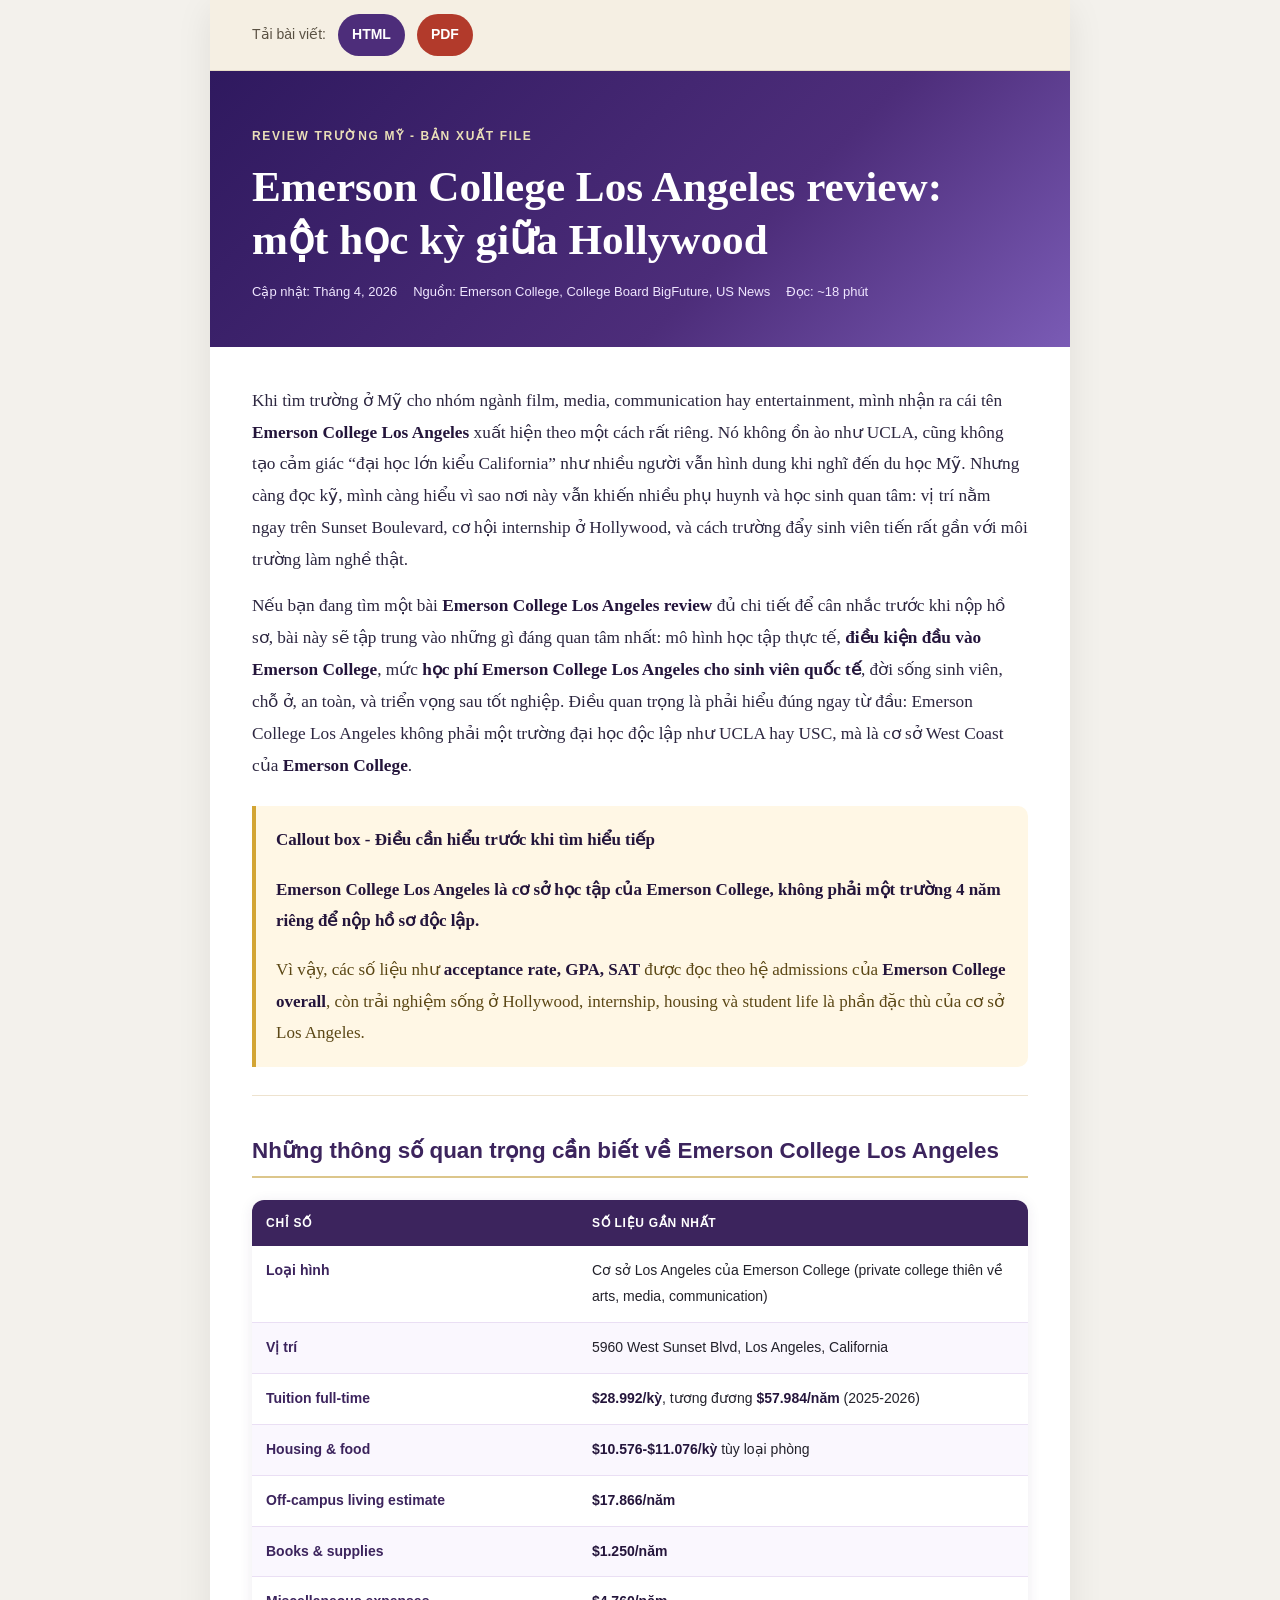
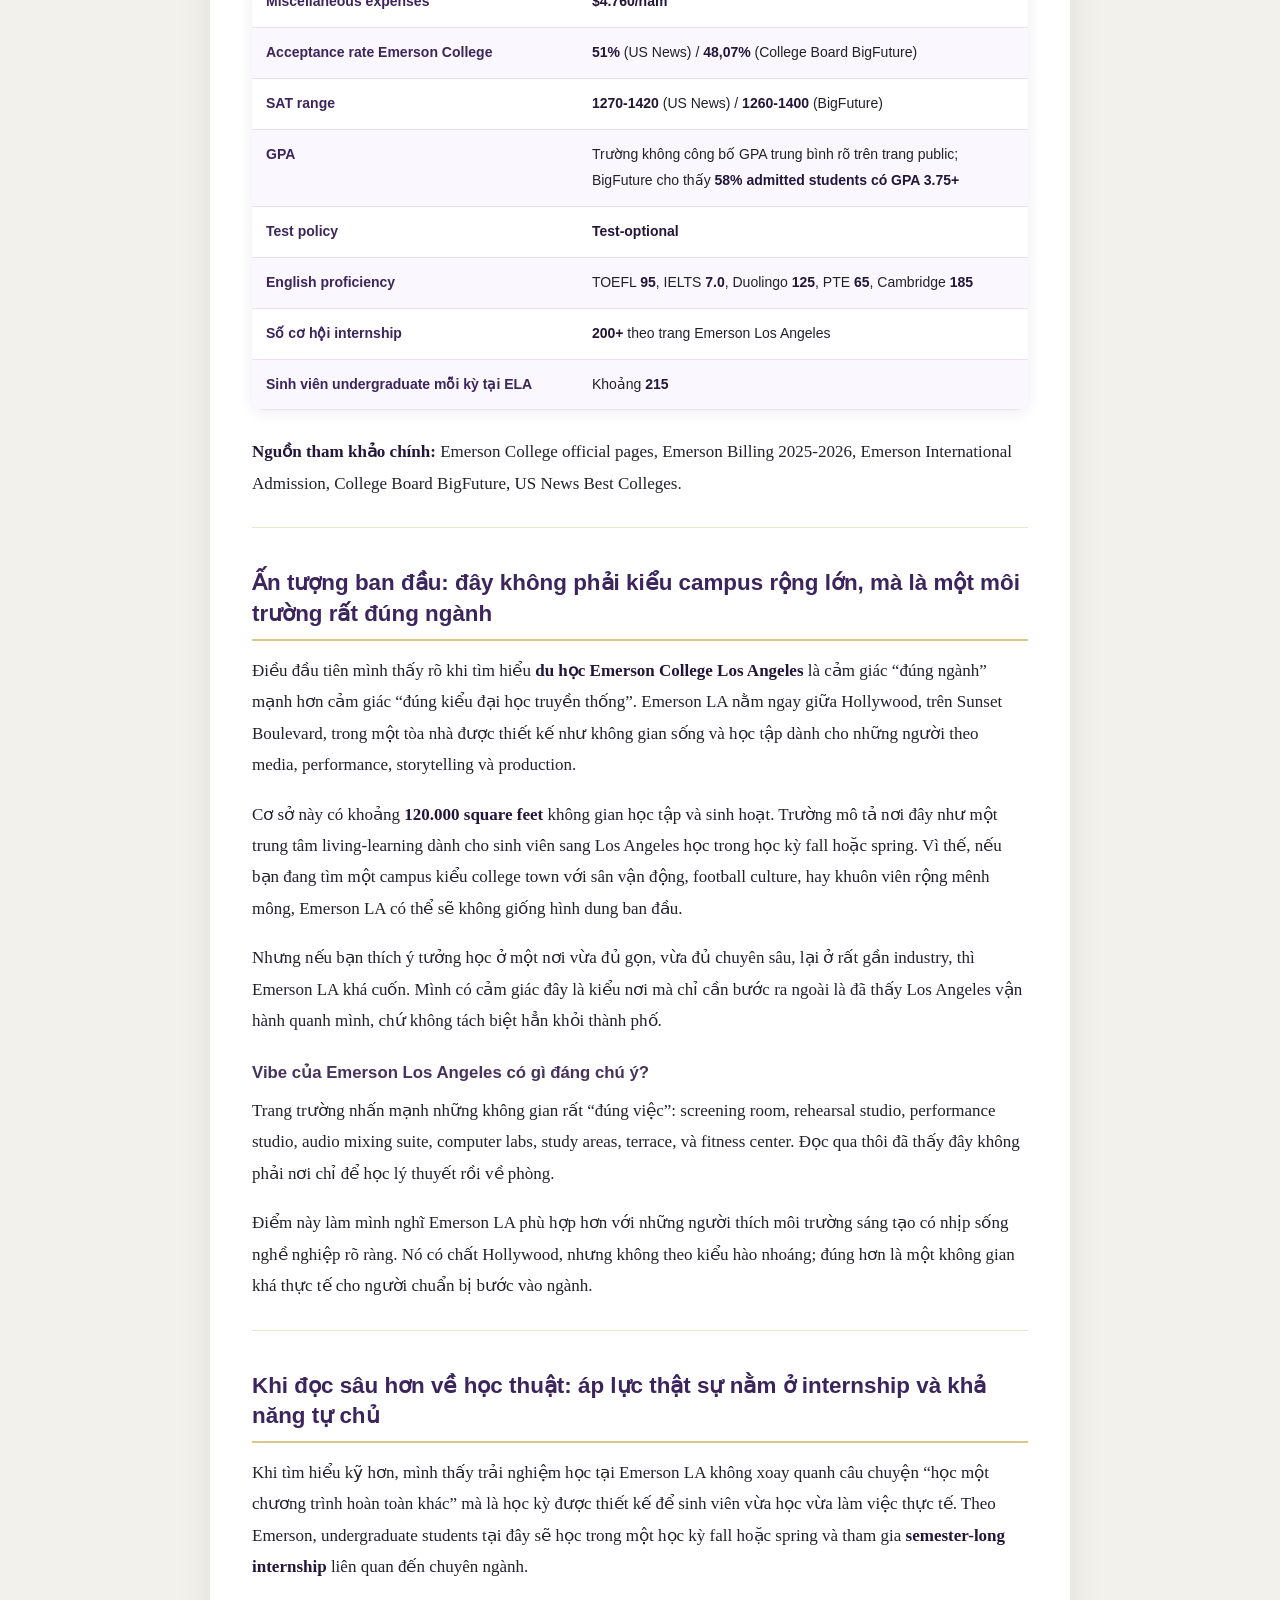
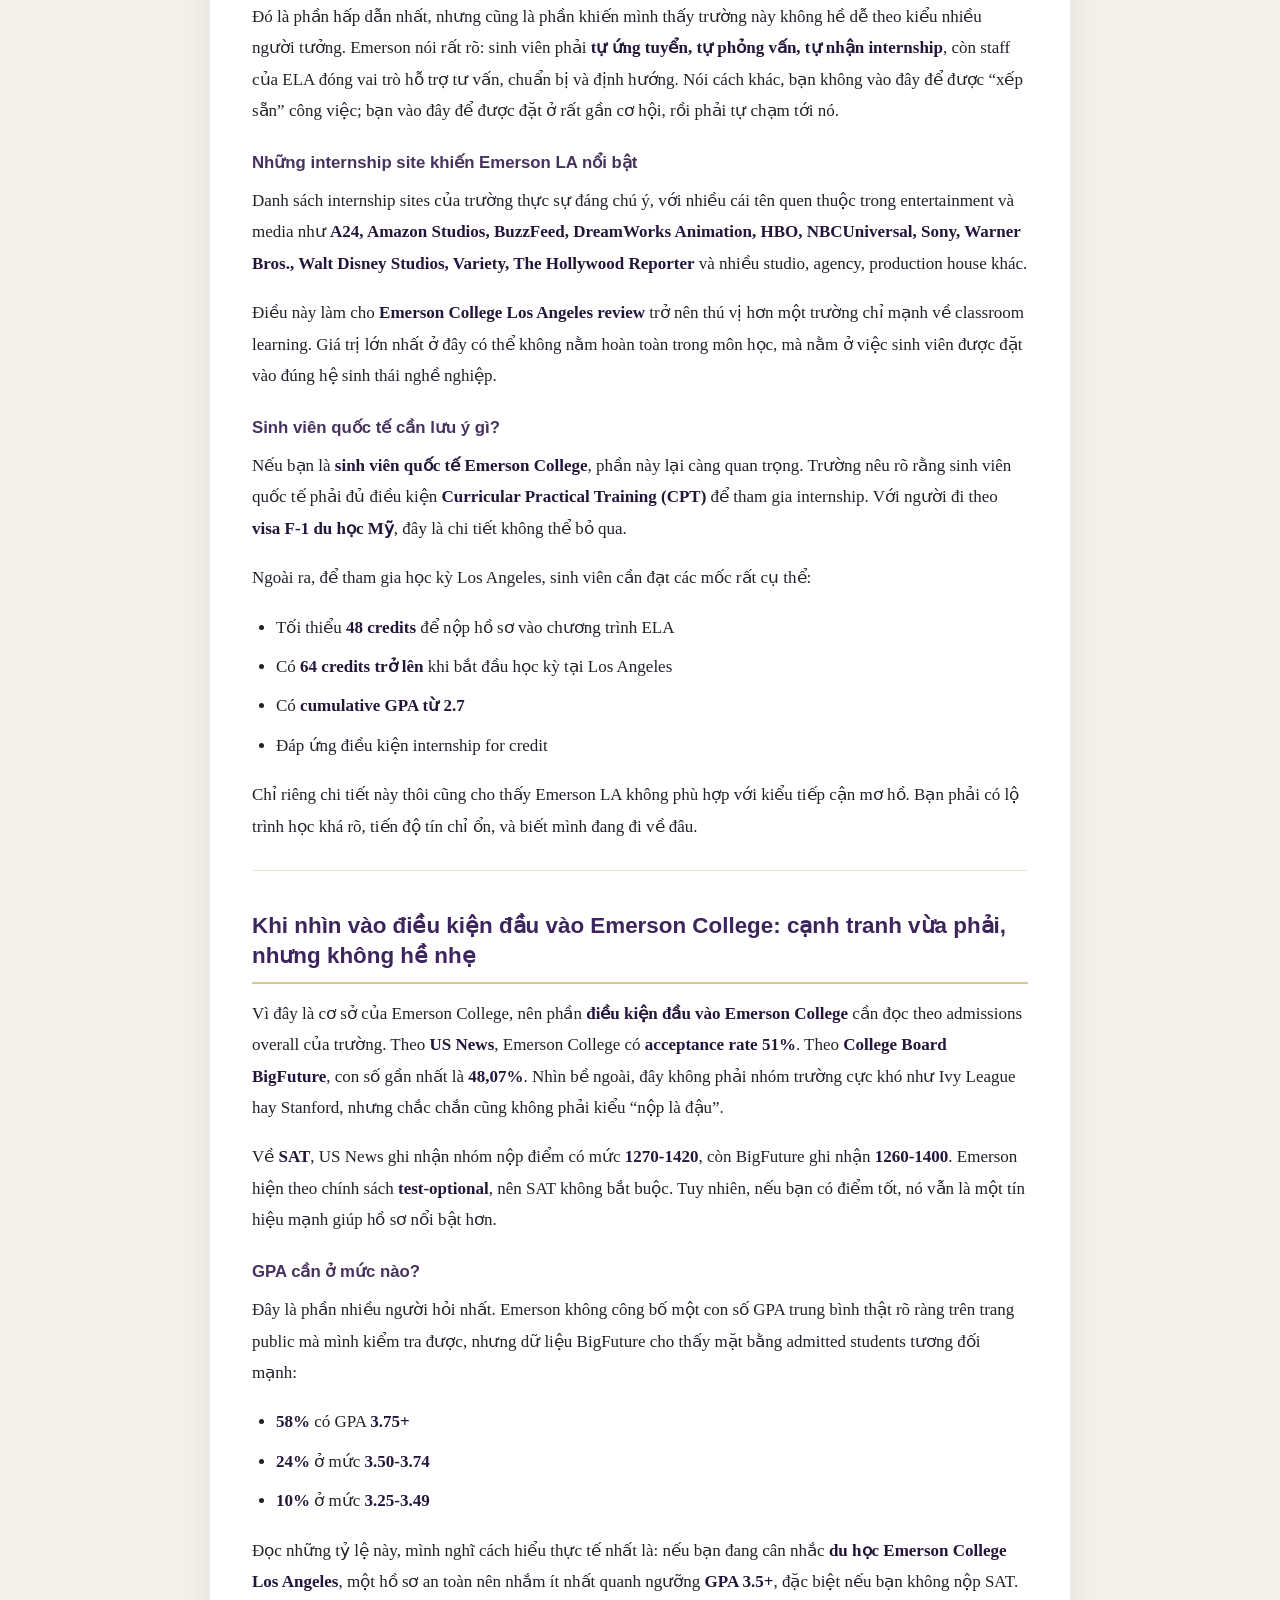
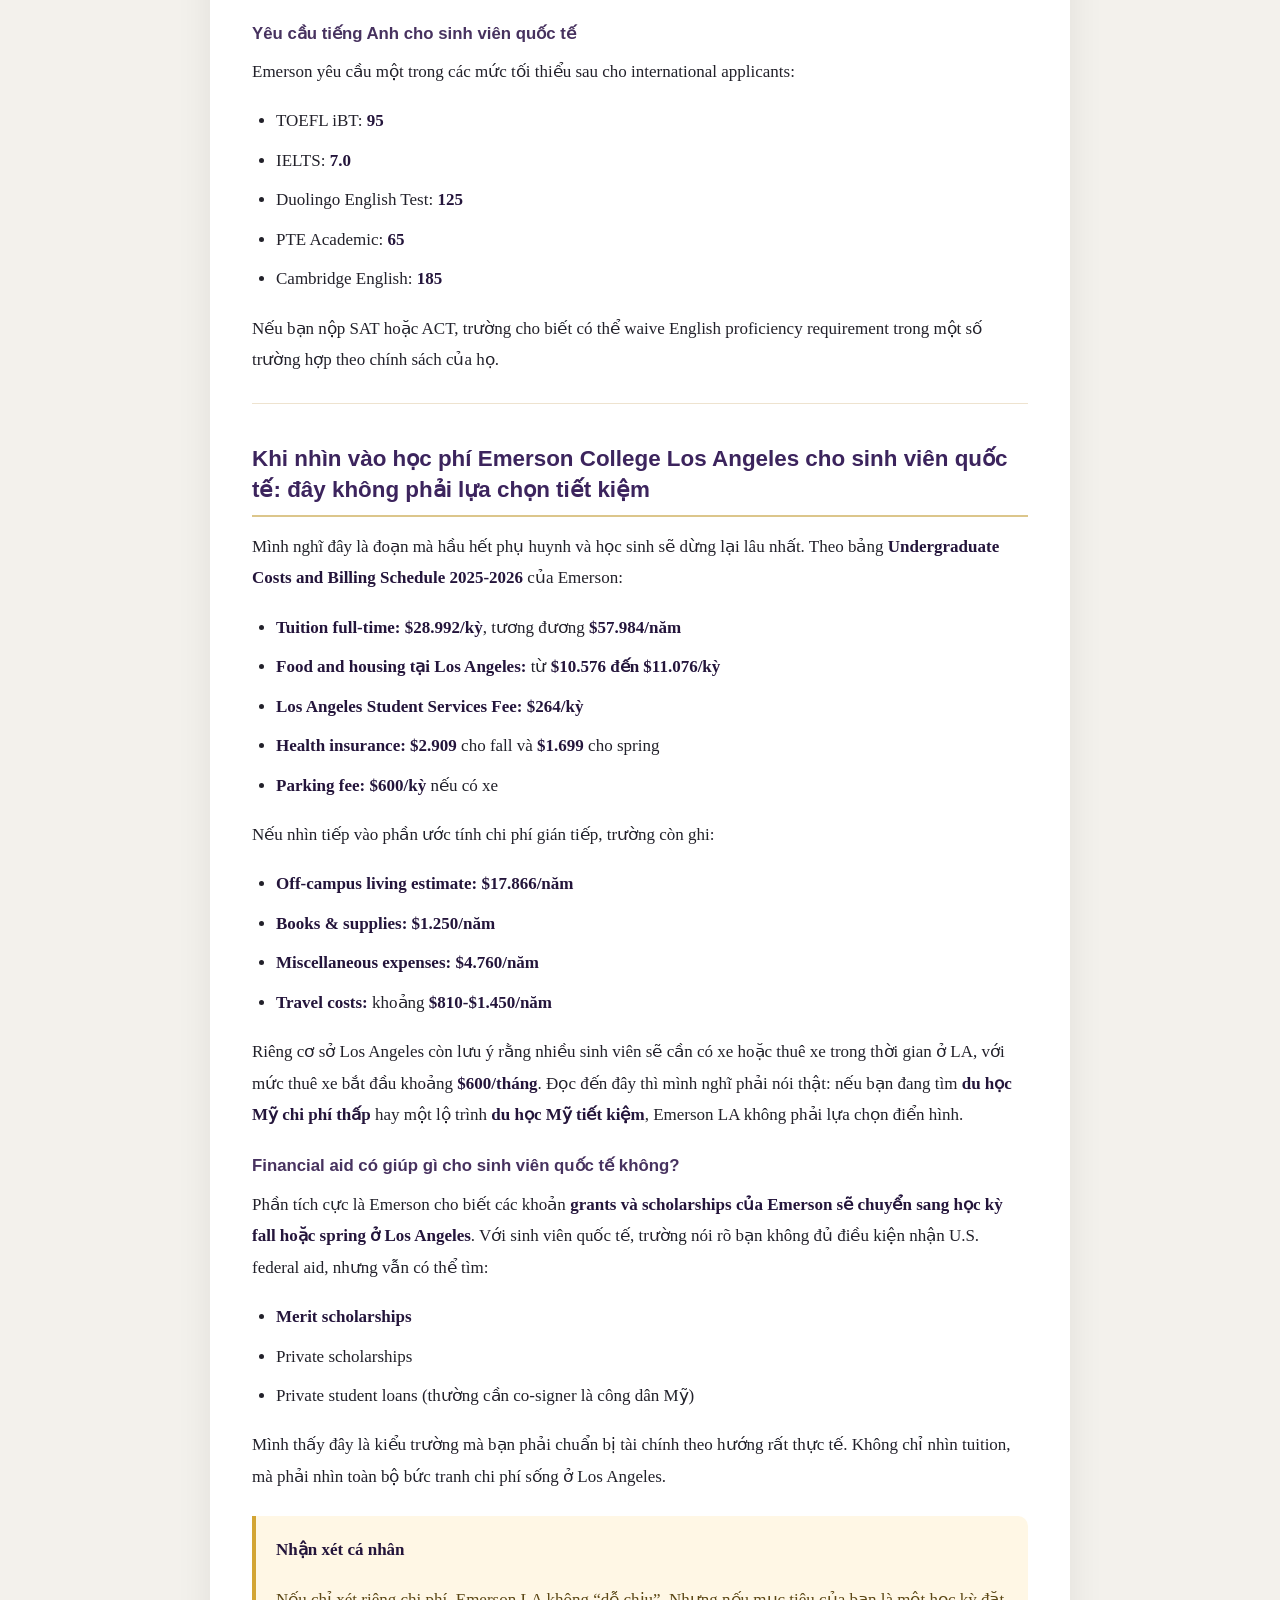
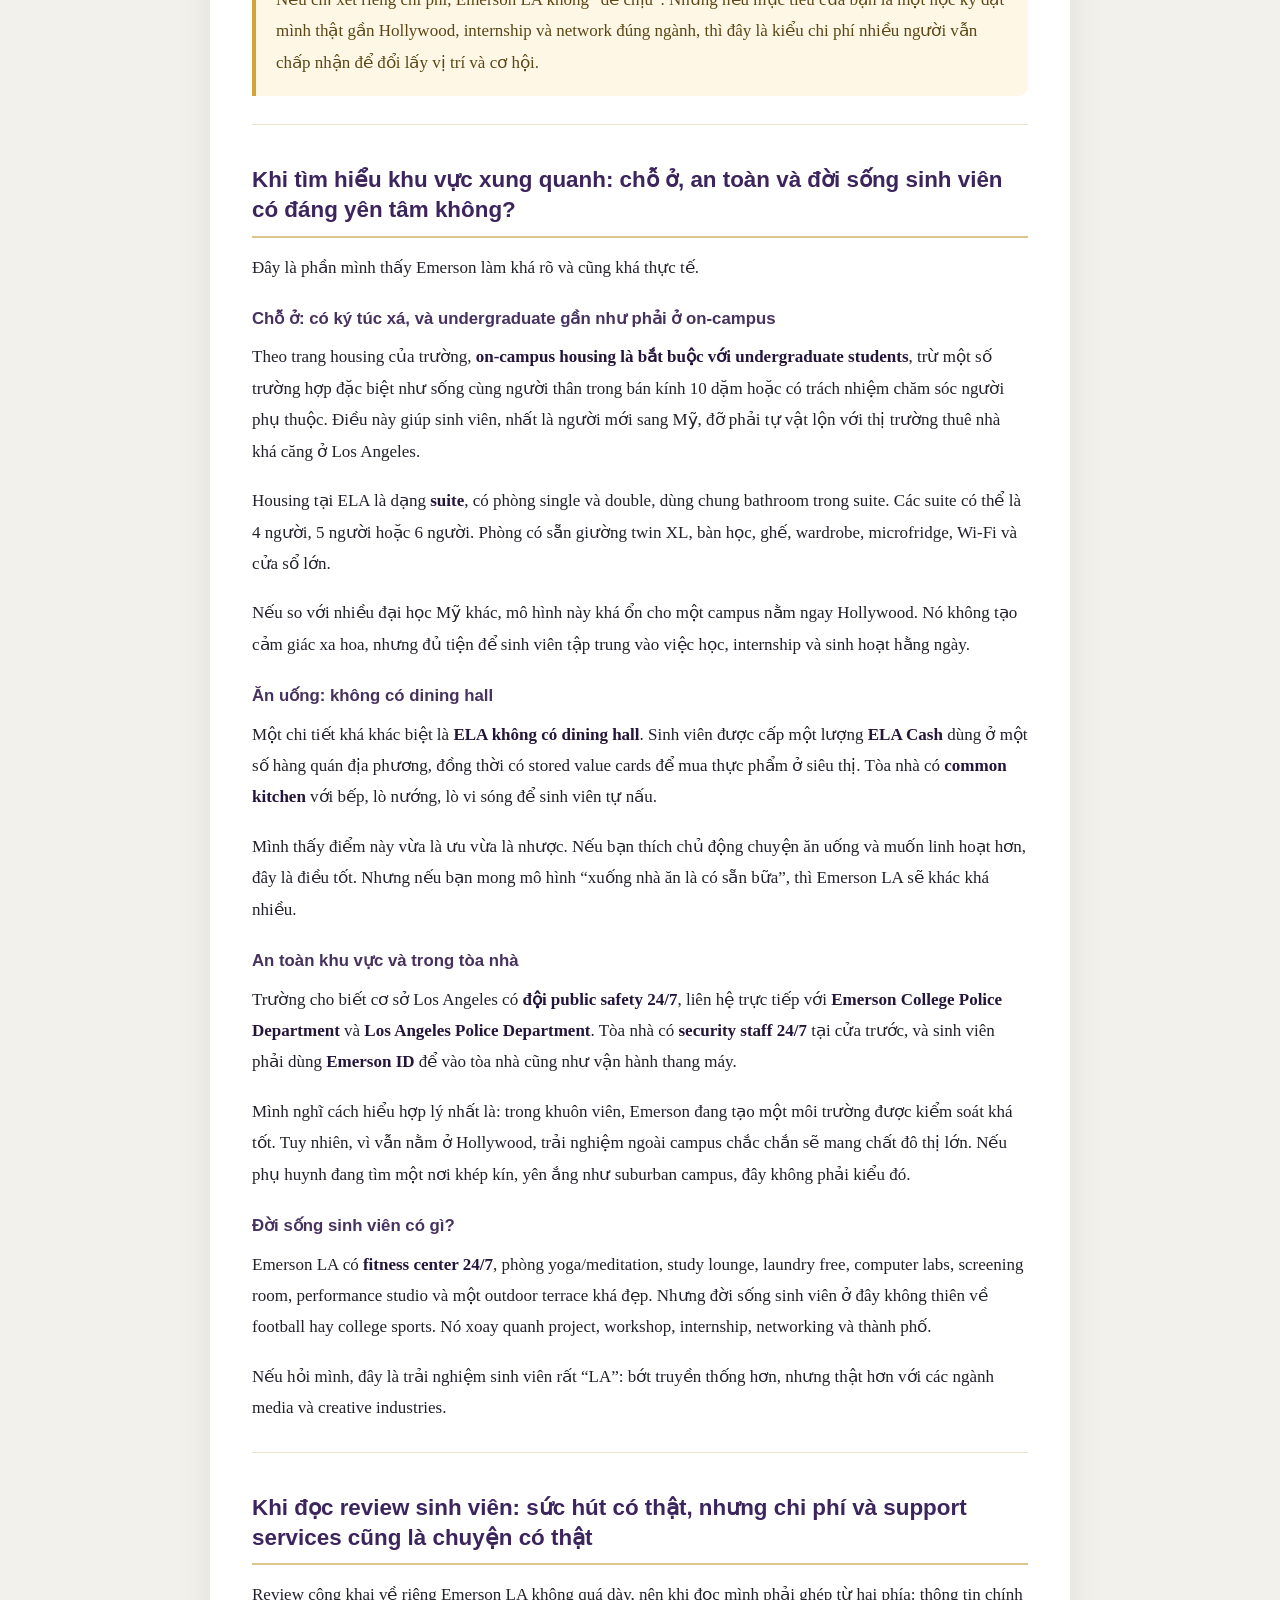
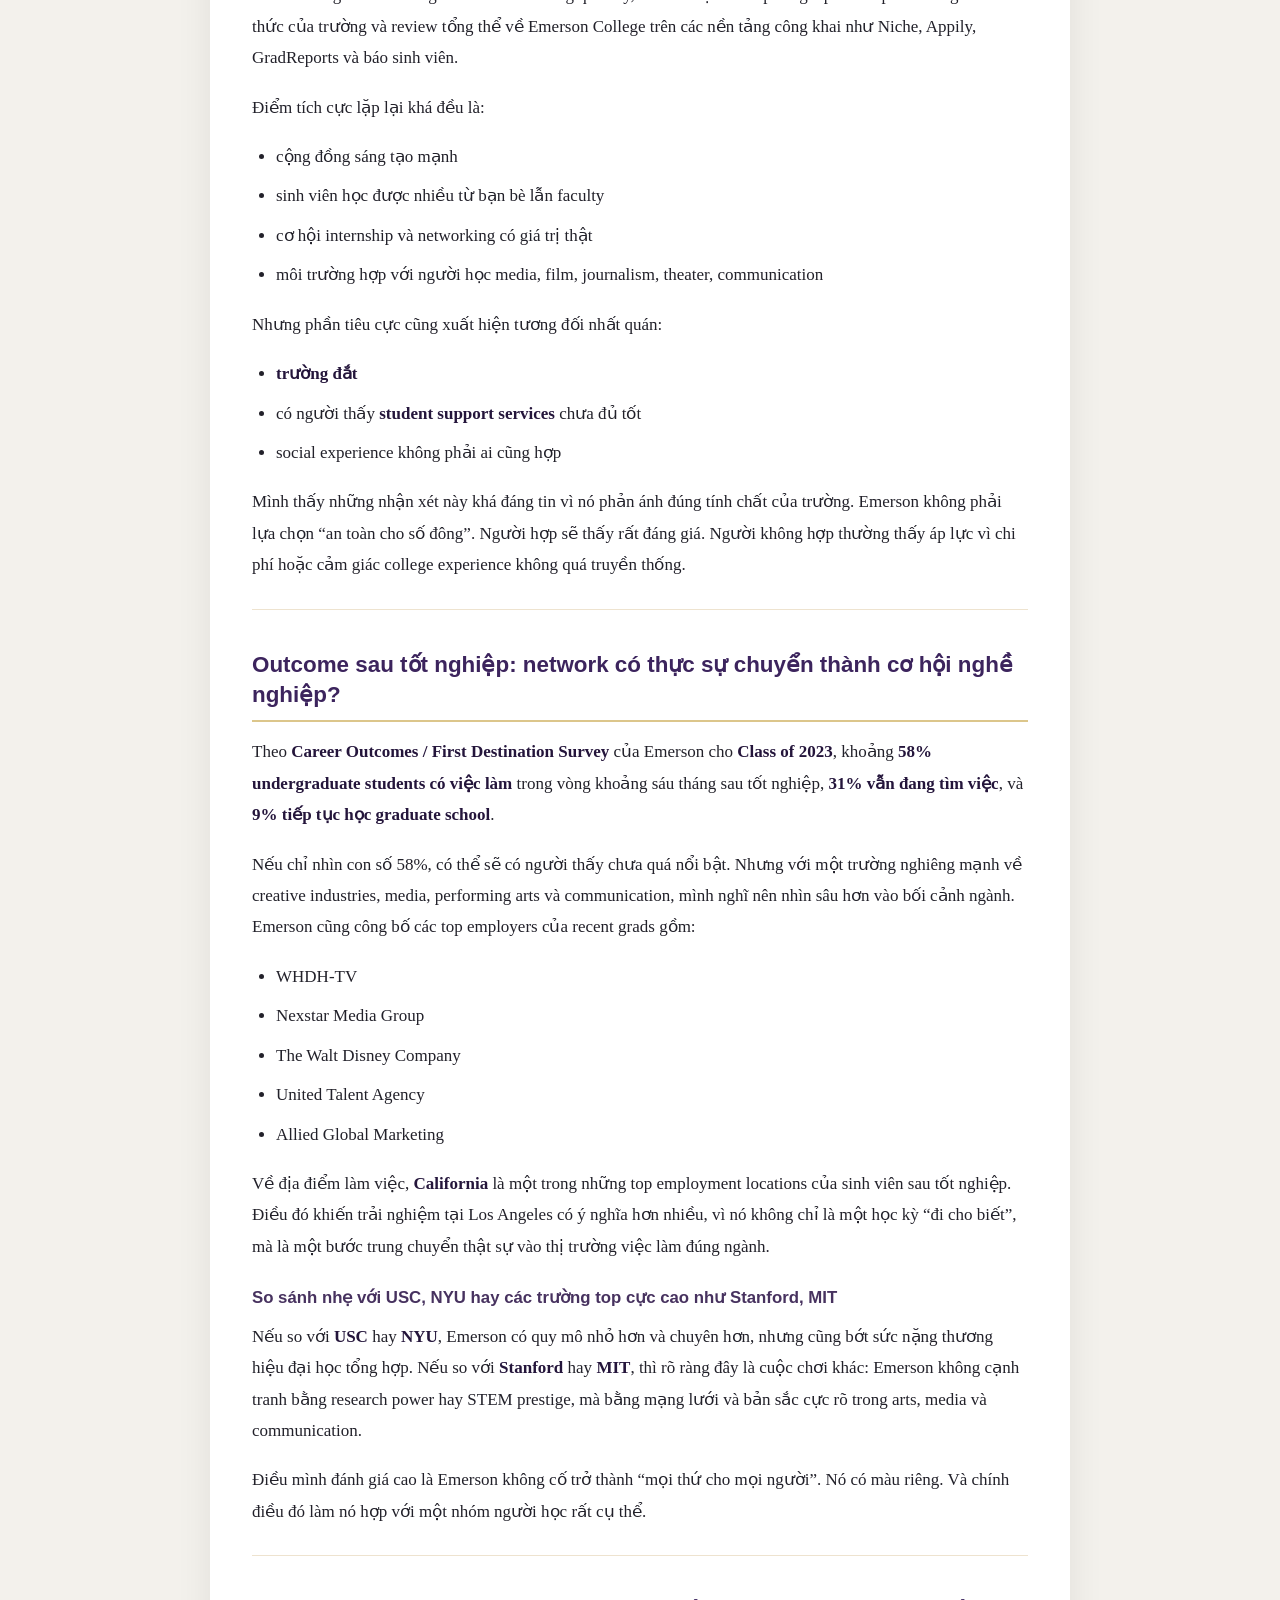
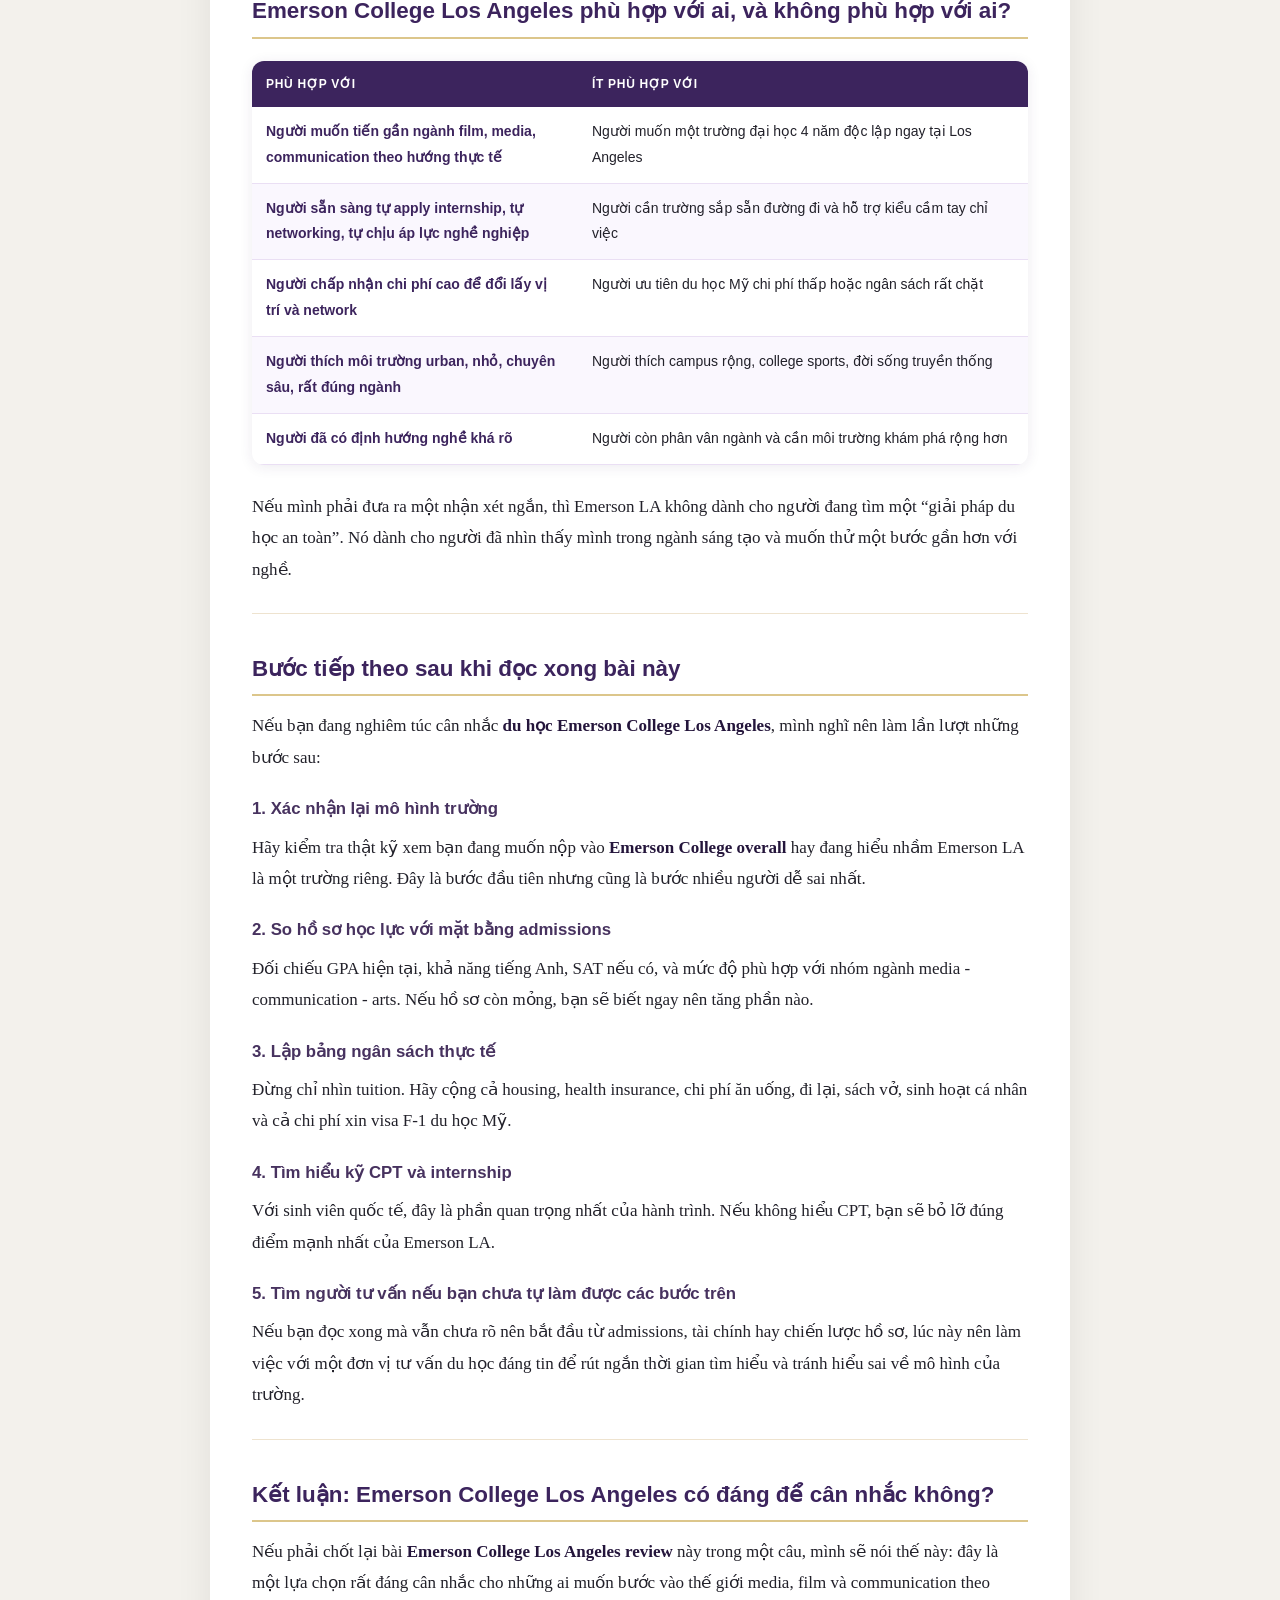
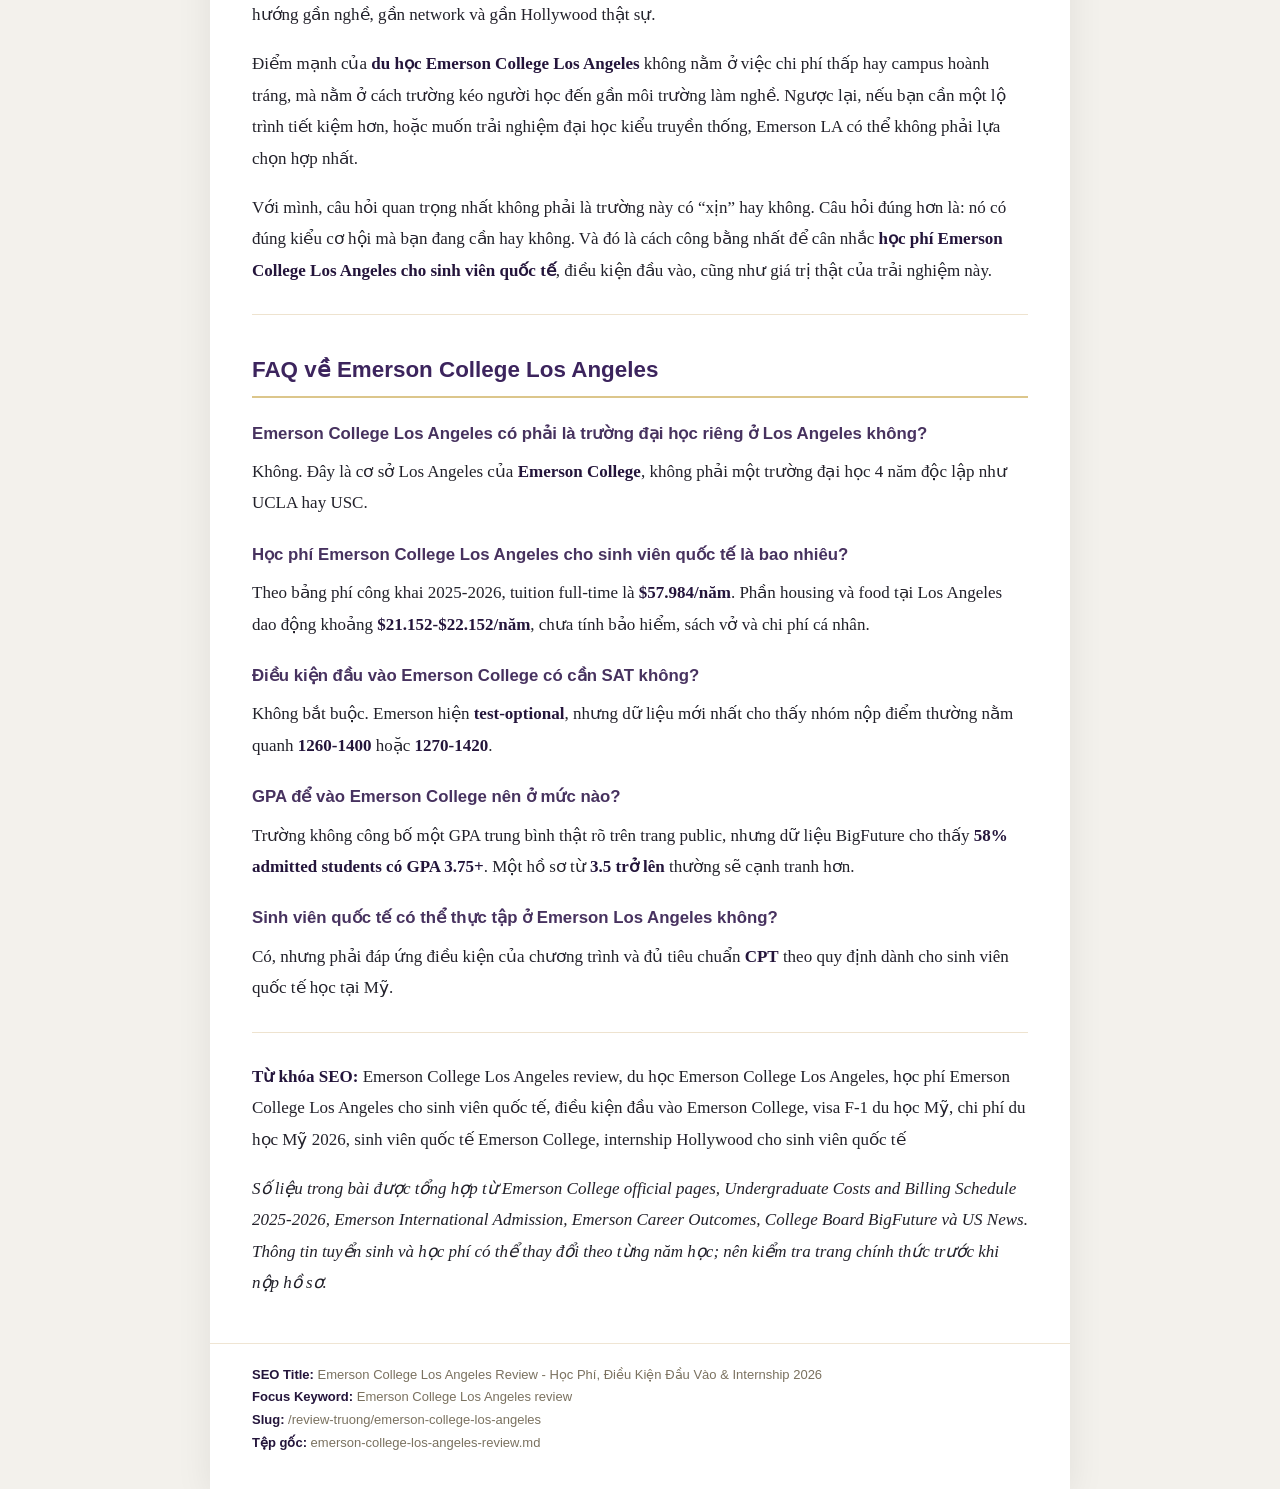
==== output/emerson-college-los-angeles-review.html @ a3edee7d "Add HTML and PDF exports for Emerson review Co-authored-by: thanhvu7411 <thanhvu7411@users.noreply.g" ====
<!DOCTYPE html>
<html lang="vi">
<head>
  <meta charset="UTF-8" />
  <meta name="viewport" content="width=device-width, initial-scale=1.0" />
  <title>Emerson College Los Angeles Review - Học Phí, Điều Kiện Đầu Vào & Internship 2026</title>
  <meta name="description" content="Emerson College Los Angeles review chi tiết: học phí, SAT, GPA, acceptance rate, internship Hollywood và đời sống sinh viên. Đọc trước khi lên kế hoạch du học." />
  <meta name="keywords" content="Emerson College Los Angeles review, du học Emerson College Los Angeles, học phí Emerson College Los Angeles cho sinh viên quốc tế, điều kiện đầu vào Emerson College, visa F-1 du học Mỹ, chi phí du học Mỹ 2026" />
  <meta property="og:title" content="Emerson College Los Angeles Review - Học Phí, Điều Kiện Đầu Vào & Internship 2026" />
  <meta property="og:description" content="Emerson College Los Angeles review chi tiết: học phí, SAT, GPA, acceptance rate, internship Hollywood và đời sống sinh viên. Đọc trước khi lên kế hoạch du học." />
  <meta property="og:type" content="article" />
  <style>
    @page { size: A4; margin: 12mm; }
    * { box-sizing: border-box; }
    body {
      margin: 0;
      background: #f3f1ec;
      color: #22212a;
      font-family: Georgia, 'Times New Roman', serif;
      line-height: 1.85;
      font-size: 17px;
    }
    .page {
      max-width: 860px;
      margin: 0 auto;
      background: #ffffff;
      box-shadow: 0 8px 34px rgba(0,0,0,0.08);
    }
    .download-bar {
      display: flex;
      flex-wrap: wrap;
      gap: 12px;
      align-items: center;
      padding: 14px 42px;
      background: #f5efe3;
      border-bottom: 1px solid #e6dcc7;
      font-family: Arial, sans-serif;
      font-size: 14px;
    }
    .download-bar span { color: #5a5143; }
    .download-bar a {
      text-decoration: none;
      background: #4d2d7a;
      color: #fff;
      padding: 8px 14px;
      border-radius: 999px;
      font-weight: 700;
    }
    .download-bar a.pdf { background: #b23a2b; }
    .hero {
      padding: 54px 42px 42px;
      background: linear-gradient(135deg, #2f195f 0%, #4d2d7a 62%, #7a5bb5 100%);
      color: #fff;
    }
    .hero .eyebrow {
      font-family: Arial, sans-serif;
      font-size: 12px;
      text-transform: uppercase;
      letter-spacing: 0.14em;
      color: #eadfb8;
      font-weight: 700;
      margin-bottom: 14px;
    }
    .hero h1 {
      margin: 0 0 14px;
      font-size: clamp(1.9rem, 4vw, 2.7rem);
      line-height: 1.22;
      max-width: 700px;
    }
    .hero-meta {
      display: flex;
      flex-wrap: wrap;
      gap: 16px;
      font-family: Arial, sans-serif;
      font-size: 13px;
      color: #efe6ff;
    }
    .article { padding: 38px 42px 26px; }
    .intro {
      font-size: 1.08rem;
      color: #2d2740;
      margin-bottom: 20px;
    }
    .intro-secondary { margin-top: -6px; }
    h2 {
      margin: 40px 0 14px;
      padding-bottom: 10px;
      border-bottom: 2px solid #dcc68b;
      font-family: Arial, sans-serif;
      font-size: 1.4rem;
      line-height: 1.35;
      color: #3c245d;
    }
    h3 {
      margin: 24px 0 10px;
      font-family: Arial, sans-serif;
      font-size: 1.05rem;
      color: #47325f;
      line-height: 1.45;
    }
    p { margin: 0 0 18px; }
    a { color: #4d2d7a; }
    strong { color: #24153b; }
    ul, ol { margin: 0 0 18px 24px; padding: 0; }
    li { margin-bottom: 8px; }
    .section-divider {
      border: 0;
      border-top: 1px solid #eee3cf;
      margin: 28px 0;
    }
    .stats-table {
      width: 100%;
      border-collapse: collapse;
      margin: 22px 0 26px;
      font-family: Arial, sans-serif;
      font-size: 14px;
      overflow: hidden;
      border-radius: 12px;
      box-shadow: 0 2px 14px rgba(60,36,93,0.09);
    }
    .stats-table th {
      text-align: left;
      background: #3c245d;
      color: #fff;
      padding: 12px 14px;
      font-size: 12px;
      text-transform: uppercase;
      letter-spacing: 0.06em;
    }
    .stats-table td {
      padding: 12px 14px;
      border-bottom: 1px solid #eadff4;
      vertical-align: top;
    }
    .stats-table tr:nth-child(even) td { background: #faf7fe; }
    .stats-table td:first-child { width: 42%; font-weight: 700; color: #3c245d; }
    .callout {
      margin: 24px 0;
      padding: 18px 20px;
      background: #fff7e5;
      border-left: 4px solid #d3a534;
      border-radius: 0 10px 10px 0;
      color: #5b4715;
    }
    .callout p:last-child { margin-bottom: 0; }
    .article-footer {
      padding: 20px 42px 34px;
      border-top: 1px solid #efe5d3;
      color: #7a715f;
      font-family: Arial, sans-serif;
      font-size: 13px;
      line-height: 1.75;
    }
    @media (max-width: 720px) {
      body { font-size: 16px; }
      .download-bar, .hero, .article, .article-footer { padding-left: 22px; padding-right: 22px; }
      .stats-table td:first-child { width: auto; }
    }
    @media print {
      body { background: #fff; font-size: 12pt; }
      .page { max-width: 100%; box-shadow: none; }
      .download-bar { display: none; }
      .hero, .stats-table th, .callout { -webkit-print-color-adjust: exact; print-color-adjust: exact; }
      h2, h3 { page-break-after: avoid; }
      table, .callout { page-break-inside: avoid; }
    }
  </style>
</head>
<body>
  <main class="page">
    <div class="download-bar">
      <span>Tải bài viết:</span>
      <a href="emerson-college-los-angeles-review.html" download>HTML</a>
      <a class="pdf" href="emerson-college-los-angeles-review.pdf" download>PDF</a>
    </div>
    <header class="hero">
      <div class="eyebrow">Review trường Mỹ - Bản xuất file</div>
      <h1>Emerson College Los Angeles review: một học kỳ giữa Hollywood</h1>
      <div class="hero-meta">
        <span>Cập nhật: Tháng 4, 2026</span>
        <span>Nguồn: Emerson College, College Board BigFuture, US News</span>
        <span>Đọc: ~18 phút</span>
      </div>
    </header>
    <article class="article">
      <p class="intro">Khi tìm trường ở Mỹ cho nhóm ngành film, media, communication hay entertainment, mình nhận ra cái tên <strong>Emerson College Los Angeles</strong> xuất hiện theo một cách rất riêng. Nó không ồn ào như UCLA, cũng không tạo cảm giác &ldquo;đại học lớn kiểu California&rdquo; như nhiều người vẫn hình dung khi nghĩ đến du học Mỹ. Nhưng càng đọc kỹ, mình càng hiểu vì sao nơi này vẫn khiến nhiều phụ huynh và học sinh quan tâm: vị trí nằm ngay trên Sunset Boulevard, cơ hội internship ở Hollywood, và cách trường đẩy sinh viên tiến rất gần với môi trường làm nghề thật.</p>
<p class="intro intro-secondary">Nếu bạn đang tìm một bài <strong>Emerson College Los Angeles review</strong> đủ chi tiết để cân nhắc trước khi nộp hồ sơ, bài này sẽ tập trung vào những gì đáng quan tâm nhất: mô hình học tập thực tế, <strong>điều kiện đầu vào Emerson College</strong>, mức <strong>học phí Emerson College Los Angeles cho sinh viên quốc tế</strong>, đời sống sinh viên, chỗ ở, an toàn, và triển vọng sau tốt nghiệp. Điều quan trọng là phải hiểu đúng ngay từ đầu: Emerson College Los Angeles không phải một trường đại học độc lập như UCLA hay USC, mà là cơ sở West Coast của <strong>Emerson College</strong>.</p>
<div class="callout">
<p><strong>Callout box - Điều cần hiểu trước khi tìm hiểu tiếp</strong></p>
<p><strong>Emerson College Los Angeles là cơ sở học tập của Emerson College, không phải một trường 4 năm riêng để nộp hồ sơ độc lập.</strong></p>
<p>Vì vậy, các số liệu như <strong>acceptance rate, GPA, SAT</strong> được đọc theo hệ admissions của <strong>Emerson College overall</strong>, còn trải nghiệm sống ở Hollywood, internship, housing và student life là phần đặc thù của cơ sở Los Angeles.</p>
</div>
<hr class="section-divider" />
<h2>Những thông số quan trọng cần biết về Emerson College Los Angeles</h2>
<table class="stats-table">
<thead>
<tr>
<th>Chỉ số</th>
<th>Số liệu gần nhất</th>
</tr>
</thead>
<tbody>
<tr>
<td>Loại hình</td>
<td>Cơ sở Los Angeles của Emerson College (private college thiên về arts, media, communication)</td>
</tr>
<tr>
<td>Vị trí</td>
<td>5960 West Sunset Blvd, Los Angeles, California</td>
</tr>
<tr>
<td>Tuition full-time</td>
<td><strong>$28.992/kỳ</strong>, tương đương <strong>$57.984/năm</strong> (2025-2026)</td>
</tr>
<tr>
<td>Housing &amp; food</td>
<td><strong>$10.576-$11.076/kỳ</strong> tùy loại phòng</td>
</tr>
<tr>
<td>Off-campus living estimate</td>
<td><strong>$17.866/năm</strong></td>
</tr>
<tr>
<td>Books &amp; supplies</td>
<td><strong>$1.250/năm</strong></td>
</tr>
<tr>
<td>Miscellaneous expenses</td>
<td><strong>$4.760/năm</strong></td>
</tr>
<tr>
<td>Acceptance rate Emerson College</td>
<td><strong>51%</strong> (US News) / <strong>48,07%</strong> (College Board BigFuture)</td>
</tr>
<tr>
<td>SAT range</td>
<td><strong>1270-1420</strong> (US News) / <strong>1260-1400</strong> (BigFuture)</td>
</tr>
<tr>
<td>GPA</td>
<td>Trường không công bố GPA trung bình rõ trên trang public; BigFuture cho thấy <strong>58% admitted students có GPA 3.75+</strong></td>
</tr>
<tr>
<td>Test policy</td>
<td><strong>Test-optional</strong></td>
</tr>
<tr>
<td>English proficiency</td>
<td>TOEFL <strong>95</strong>, IELTS <strong>7.0</strong>, Duolingo <strong>125</strong>, PTE <strong>65</strong>, Cambridge <strong>185</strong></td>
</tr>
<tr>
<td>Số cơ hội internship</td>
<td><strong>200+</strong> theo trang Emerson Los Angeles</td>
</tr>
<tr>
<td>Sinh viên undergraduate mỗi kỳ tại ELA</td>
<td>Khoảng <strong>215</strong></td>
</tr>
</tbody>
</table>
<p><strong>Nguồn tham khảo chính:</strong> Emerson College official pages, Emerson Billing 2025-2026, Emerson International Admission, College Board BigFuture, US News Best Colleges.</p>
<hr class="section-divider" />
<h2>Ấn tượng ban đầu: đây không phải kiểu campus rộng lớn, mà là một môi trường rất đúng ngành</h2>
<p>Điều đầu tiên mình thấy rõ khi tìm hiểu <strong>du học Emerson College Los Angeles</strong> là cảm giác &ldquo;đúng ngành&rdquo; mạnh hơn cảm giác &ldquo;đúng kiểu đại học truyền thống&rdquo;. Emerson LA nằm ngay giữa Hollywood, trên Sunset Boulevard, trong một tòa nhà được thiết kế như không gian sống và học tập dành cho những người theo media, performance, storytelling và production.</p>
<p>Cơ sở này có khoảng <strong>120.000 square feet</strong> không gian học tập và sinh hoạt. Trường mô tả nơi đây như một trung tâm living-learning dành cho sinh viên sang Los Angeles học trong học kỳ fall hoặc spring. Vì thế, nếu bạn đang tìm một campus kiểu college town với sân vận động, football culture, hay khuôn viên rộng mênh mông, Emerson LA có thể sẽ không giống hình dung ban đầu.</p>
<p>Nhưng nếu bạn thích ý tưởng học ở một nơi vừa đủ gọn, vừa đủ chuyên sâu, lại ở rất gần industry, thì Emerson LA khá cuốn. Mình có cảm giác đây là kiểu nơi mà chỉ cần bước ra ngoài là đã thấy Los Angeles vận hành quanh mình, chứ không tách biệt hẳn khỏi thành phố.</p>
<h3>Vibe của Emerson Los Angeles có gì đáng chú ý?</h3>
<p>Trang trường nhấn mạnh những không gian rất &ldquo;đúng việc&rdquo;: screening room, rehearsal studio, performance studio, audio mixing suite, computer labs, study areas, terrace, và fitness center. Đọc qua thôi đã thấy đây không phải nơi chỉ để học lý thuyết rồi về phòng.</p>
<p>Điểm này làm mình nghĩ Emerson LA phù hợp hơn với những người thích môi trường sáng tạo có nhịp sống nghề nghiệp rõ ràng. Nó có chất Hollywood, nhưng không theo kiểu hào nhoáng; đúng hơn là một không gian khá thực tế cho người chuẩn bị bước vào ngành.</p>
<hr class="section-divider" />
<h2>Khi đọc sâu hơn về học thuật: áp lực thật sự nằm ở internship và khả năng tự chủ</h2>
<p>Khi tìm hiểu kỹ hơn, mình thấy trải nghiệm học tại Emerson LA không xoay quanh câu chuyện &ldquo;học một chương trình hoàn toàn khác&rdquo; mà là học kỳ được thiết kế để sinh viên vừa học vừa làm việc thực tế. Theo Emerson, undergraduate students tại đây sẽ học trong một học kỳ fall hoặc spring và tham gia <strong>semester-long internship</strong> liên quan đến chuyên ngành.</p>
<p>Đó là phần hấp dẫn nhất, nhưng cũng là phần khiến mình thấy trường này không hề dễ theo kiểu nhiều người tưởng. Emerson nói rất rõ: sinh viên phải <strong>tự ứng tuyển, tự phỏng vấn, tự nhận internship</strong>, còn staff của ELA đóng vai trò hỗ trợ tư vấn, chuẩn bị và định hướng. Nói cách khác, bạn không vào đây để được &ldquo;xếp sẵn&rdquo; công việc; bạn vào đây để được đặt ở rất gần cơ hội, rồi phải tự chạm tới nó.</p>
<h3>Những internship site khiến Emerson LA nổi bật</h3>
<p>Danh sách internship sites của trường thực sự đáng chú ý, với nhiều cái tên quen thuộc trong entertainment và media như <strong>A24, Amazon Studios, BuzzFeed, DreamWorks Animation, HBO, NBCUniversal, Sony, Warner Bros., Walt Disney Studios, Variety, The Hollywood Reporter</strong> và nhiều studio, agency, production house khác.</p>
<p>Điều này làm cho <strong>Emerson College Los Angeles review</strong> trở nên thú vị hơn một trường chỉ mạnh về classroom learning. Giá trị lớn nhất ở đây có thể không nằm hoàn toàn trong môn học, mà nằm ở việc sinh viên được đặt vào đúng hệ sinh thái nghề nghiệp.</p>
<h3>Sinh viên quốc tế cần lưu ý gì?</h3>
<p>Nếu bạn là <strong>sinh viên quốc tế Emerson College</strong>, phần này lại càng quan trọng. Trường nêu rõ rằng sinh viên quốc tế phải đủ điều kiện <strong>Curricular Practical Training (CPT)</strong> để tham gia internship. Với người đi theo <strong>visa F-1 du học Mỹ</strong>, đây là chi tiết không thể bỏ qua.</p>
<p>Ngoài ra, để tham gia học kỳ Los Angeles, sinh viên cần đạt các mốc rất cụ thể:</p>
<ul>
<li>Tối thiểu <strong>48 credits</strong> để nộp hồ sơ vào chương trình ELA</li>
<li>Có <strong>64 credits trở lên</strong> khi bắt đầu học kỳ tại Los Angeles</li>
<li>Có <strong>cumulative GPA từ 2.7</strong></li>
<li>Đáp ứng điều kiện internship for credit</li>
</ul>
<p>Chỉ riêng chi tiết này thôi cũng cho thấy Emerson LA không phù hợp với kiểu tiếp cận mơ hồ. Bạn phải có lộ trình học khá rõ, tiến độ tín chỉ ổn, và biết mình đang đi về đâu.</p>
<hr class="section-divider" />
<h2>Khi nhìn vào điều kiện đầu vào Emerson College: cạnh tranh vừa phải, nhưng không hề nhẹ</h2>
<p>Vì đây là cơ sở của Emerson College, nên phần <strong>điều kiện đầu vào Emerson College</strong> cần đọc theo admissions overall của trường. Theo <strong>US News</strong>, Emerson College có <strong>acceptance rate 51%</strong>. Theo <strong>College Board BigFuture</strong>, con số gần nhất là <strong>48,07%</strong>. Nhìn bề ngoài, đây không phải nhóm trường cực khó như Ivy League hay Stanford, nhưng chắc chắn cũng không phải kiểu &ldquo;nộp là đậu&rdquo;.</p>
<p>Về <strong>SAT</strong>, US News ghi nhận nhóm nộp điểm có mức <strong>1270-1420</strong>, còn BigFuture ghi nhận <strong>1260-1400</strong>. Emerson hiện theo chính sách <strong>test-optional</strong>, nên SAT không bắt buộc. Tuy nhiên, nếu bạn có điểm tốt, nó vẫn là một tín hiệu mạnh giúp hồ sơ nổi bật hơn.</p>
<h3>GPA cần ở mức nào?</h3>
<p>Đây là phần nhiều người hỏi nhất. Emerson không công bố một con số GPA trung bình thật rõ ràng trên trang public mà mình kiểm tra được, nhưng dữ liệu BigFuture cho thấy mặt bằng admitted students tương đối mạnh:</p>
<ul>
<li><strong>58%</strong> có GPA <strong>3.75+</strong></li>
<li><strong>24%</strong> ở mức <strong>3.50-3.74</strong></li>
<li><strong>10%</strong> ở mức <strong>3.25-3.49</strong></li>
</ul>
<p>Đọc những tỷ lệ này, mình nghĩ cách hiểu thực tế nhất là: nếu bạn đang cân nhắc <strong>du học Emerson College Los Angeles</strong>, một hồ sơ an toàn nên nhắm ít nhất quanh ngưỡng <strong>GPA 3.5+</strong>, đặc biệt nếu bạn không nộp SAT.</p>
<h3>Yêu cầu tiếng Anh cho sinh viên quốc tế</h3>
<p>Emerson yêu cầu một trong các mức tối thiểu sau cho international applicants:</p>
<ul>
<li>TOEFL iBT: <strong>95</strong></li>
<li>IELTS: <strong>7.0</strong></li>
<li>Duolingo English Test: <strong>125</strong></li>
<li>PTE Academic: <strong>65</strong></li>
<li>Cambridge English: <strong>185</strong></li>
</ul>
<p>Nếu bạn nộp SAT hoặc ACT, trường cho biết có thể waive English proficiency requirement trong một số trường hợp theo chính sách của họ.</p>
<hr class="section-divider" />
<h2>Khi nhìn vào học phí Emerson College Los Angeles cho sinh viên quốc tế: đây không phải lựa chọn tiết kiệm</h2>
<p>Mình nghĩ đây là đoạn mà hầu hết phụ huynh và học sinh sẽ dừng lại lâu nhất. Theo bảng <strong>Undergraduate Costs and Billing Schedule 2025-2026</strong> của Emerson:</p>
<ul>
<li><strong>Tuition full-time:</strong> <strong>$28.992/kỳ</strong>, tương đương <strong>$57.984/năm</strong></li>
<li><strong>Food and housing tại Los Angeles:</strong> từ <strong>$10.576 đến $11.076/kỳ</strong></li>
<li><strong>Los Angeles Student Services Fee:</strong> <strong>$264/kỳ</strong></li>
<li><strong>Health insurance:</strong> <strong>$2.909</strong> cho fall và <strong>$1.699</strong> cho spring</li>
<li><strong>Parking fee:</strong> <strong>$600/kỳ</strong> nếu có xe</li>
</ul>
<p>Nếu nhìn tiếp vào phần ước tính chi phí gián tiếp, trường còn ghi:</p>
<ul>
<li><strong>Off-campus living estimate:</strong> <strong>$17.866/năm</strong></li>
<li><strong>Books &amp; supplies:</strong> <strong>$1.250/năm</strong></li>
<li><strong>Miscellaneous expenses:</strong> <strong>$4.760/năm</strong></li>
<li><strong>Travel costs:</strong> khoảng <strong>$810-$1.450/năm</strong></li>
</ul>
<p>Riêng cơ sở Los Angeles còn lưu ý rằng nhiều sinh viên sẽ cần có xe hoặc thuê xe trong thời gian ở LA, với mức thuê xe bắt đầu khoảng <strong>$600/tháng</strong>. Đọc đến đây thì mình nghĩ phải nói thật: nếu bạn đang tìm <strong>du học Mỹ chi phí thấp</strong> hay một lộ trình <strong>du học Mỹ tiết kiệm</strong>, Emerson LA không phải lựa chọn điển hình.</p>
<h3>Financial aid có giúp gì cho sinh viên quốc tế không?</h3>
<p>Phần tích cực là Emerson cho biết các khoản <strong>grants và scholarships của Emerson sẽ chuyển sang học kỳ fall hoặc spring ở Los Angeles</strong>. Với sinh viên quốc tế, trường nói rõ bạn không đủ điều kiện nhận U.S. federal aid, nhưng vẫn có thể tìm:</p>
<ul>
<li><strong>Merit scholarships</strong></li>
<li>Private scholarships</li>
<li>Private student loans (thường cần co-signer là công dân Mỹ)</li>
</ul>
<p>Mình thấy đây là kiểu trường mà bạn phải chuẩn bị tài chính theo hướng rất thực tế. Không chỉ nhìn tuition, mà phải nhìn toàn bộ bức tranh chi phí sống ở Los Angeles.</p>
<div class="callout">
<p><strong>Nhận xét cá nhân</strong></p>
<p>Nếu chỉ xét riêng chi phí, Emerson LA không &ldquo;dễ chịu&rdquo;. Nhưng nếu mục tiêu của bạn là một học kỳ đặt mình thật gần Hollywood, internship và network đúng ngành, thì đây là kiểu chi phí nhiều người vẫn chấp nhận để đổi lấy vị trí và cơ hội.</p>
</div>
<hr class="section-divider" />
<h2>Khi tìm hiểu khu vực xung quanh: chỗ ở, an toàn và đời sống sinh viên có đáng yên tâm không?</h2>
<p>Đây là phần mình thấy Emerson làm khá rõ và cũng khá thực tế.</p>
<h3>Chỗ ở: có ký túc xá, và undergraduate gần như phải ở on-campus</h3>
<p>Theo trang housing của trường, <strong>on-campus housing là bắt buộc với undergraduate students</strong>, trừ một số trường hợp đặc biệt như sống cùng người thân trong bán kính 10 dặm hoặc có trách nhiệm chăm sóc người phụ thuộc. Điều này giúp sinh viên, nhất là người mới sang Mỹ, đỡ phải tự vật lộn với thị trường thuê nhà khá căng ở Los Angeles.</p>
<p>Housing tại ELA là dạng <strong>suite</strong>, có phòng single và double, dùng chung bathroom trong suite. Các suite có thể là 4 người, 5 người hoặc 6 người. Phòng có sẵn giường twin XL, bàn học, ghế, wardrobe, microfridge, Wi-Fi và cửa sổ lớn.</p>
<p>Nếu so với nhiều đại học Mỹ khác, mô hình này khá ổn cho một campus nằm ngay Hollywood. Nó không tạo cảm giác xa hoa, nhưng đủ tiện để sinh viên tập trung vào việc học, internship và sinh hoạt hằng ngày.</p>
<h3>Ăn uống: không có dining hall</h3>
<p>Một chi tiết khá khác biệt là <strong>ELA không có dining hall</strong>. Sinh viên được cấp một lượng <strong>ELA Cash</strong> dùng ở một số hàng quán địa phương, đồng thời có stored value cards để mua thực phẩm ở siêu thị. Tòa nhà có <strong>common kitchen</strong> với bếp, lò nướng, lò vi sóng để sinh viên tự nấu.</p>
<p>Mình thấy điểm này vừa là ưu vừa là nhược. Nếu bạn thích chủ động chuyện ăn uống và muốn linh hoạt hơn, đây là điều tốt. Nhưng nếu bạn mong mô hình &ldquo;xuống nhà ăn là có sẵn bữa&rdquo;, thì Emerson LA sẽ khác khá nhiều.</p>
<h3>An toàn khu vực và trong tòa nhà</h3>
<p>Trường cho biết cơ sở Los Angeles có <strong>đội public safety 24/7</strong>, liên hệ trực tiếp với <strong>Emerson College Police Department</strong> và <strong>Los Angeles Police Department</strong>. Tòa nhà có <strong>security staff 24/7</strong> tại cửa trước, và sinh viên phải dùng <strong>Emerson ID</strong> để vào tòa nhà cũng như vận hành thang máy.</p>
<p>Mình nghĩ cách hiểu hợp lý nhất là: trong khuôn viên, Emerson đang tạo một môi trường được kiểm soát khá tốt. Tuy nhiên, vì vẫn nằm ở Hollywood, trải nghiệm ngoài campus chắc chắn sẽ mang chất đô thị lớn. Nếu phụ huynh đang tìm một nơi khép kín, yên ắng như suburban campus, đây không phải kiểu đó.</p>
<h3>Đời sống sinh viên có gì?</h3>
<p>Emerson LA có <strong>fitness center 24/7</strong>, phòng yoga/meditation, study lounge, laundry free, computer labs, screening room, performance studio và một outdoor terrace khá đẹp. Nhưng đời sống sinh viên ở đây không thiên về football hay college sports. Nó xoay quanh project, workshop, internship, networking và thành phố.</p>
<p>Nếu hỏi mình, đây là trải nghiệm sinh viên rất &ldquo;LA&rdquo;: bớt truyền thống hơn, nhưng thật hơn với các ngành media và creative industries.</p>
<hr class="section-divider" />
<h2>Khi đọc review sinh viên: sức hút có thật, nhưng chi phí và support services cũng là chuyện có thật</h2>
<p>Review công khai về riêng Emerson LA không quá dày, nên khi đọc mình phải ghép từ hai phía: thông tin chính thức của trường và review tổng thể về Emerson College trên các nền tảng công khai như Niche, Appily, GradReports và báo sinh viên.</p>
<p>Điểm tích cực lặp lại khá đều là:</p>
<ul>
<li>cộng đồng sáng tạo mạnh</li>
<li>sinh viên học được nhiều từ bạn bè lẫn faculty</li>
<li>cơ hội internship và networking có giá trị thật</li>
<li>môi trường hợp với người học media, film, journalism, theater, communication</li>
</ul>
<p>Nhưng phần tiêu cực cũng xuất hiện tương đối nhất quán:</p>
<ul>
<li><strong>trường đắt</strong></li>
<li>có người thấy <strong>student support services</strong> chưa đủ tốt</li>
<li>social experience không phải ai cũng hợp</li>
</ul>
<p>Mình thấy những nhận xét này khá đáng tin vì nó phản ánh đúng tính chất của trường. Emerson không phải lựa chọn &ldquo;an toàn cho số đông&rdquo;. Người hợp sẽ thấy rất đáng giá. Người không hợp thường thấy áp lực vì chi phí hoặc cảm giác college experience không quá truyền thống.</p>
<hr class="section-divider" />
<h2>Outcome sau tốt nghiệp: network có thực sự chuyển thành cơ hội nghề nghiệp?</h2>
<p>Theo <strong>Career Outcomes / First Destination Survey</strong> của Emerson cho <strong>Class of 2023</strong>, khoảng <strong>58% undergraduate students có việc làm</strong> trong vòng khoảng sáu tháng sau tốt nghiệp, <strong>31% vẫn đang tìm việc</strong>, và <strong>9% tiếp tục học graduate school</strong>.</p>
<p>Nếu chỉ nhìn con số 58%, có thể sẽ có người thấy chưa quá nổi bật. Nhưng với một trường nghiêng mạnh về creative industries, media, performing arts và communication, mình nghĩ nên nhìn sâu hơn vào bối cảnh ngành. Emerson cũng công bố các top employers của recent grads gồm:</p>
<ul>
<li>WHDH-TV</li>
<li>Nexstar Media Group</li>
<li>The Walt Disney Company</li>
<li>United Talent Agency</li>
<li>Allied Global Marketing</li>
</ul>
<p>Về địa điểm làm việc, <strong>California</strong> là một trong những top employment locations của sinh viên sau tốt nghiệp. Điều đó khiến trải nghiệm tại Los Angeles có ý nghĩa hơn nhiều, vì nó không chỉ là một học kỳ &ldquo;đi cho biết&rdquo;, mà là một bước trung chuyển thật sự vào thị trường việc làm đúng ngành.</p>
<h3>So sánh nhẹ với USC, NYU hay các trường top cực cao như Stanford, MIT</h3>
<p>Nếu so với <strong>USC</strong> hay <strong>NYU</strong>, Emerson có quy mô nhỏ hơn và chuyên hơn, nhưng cũng bớt sức nặng thương hiệu đại học tổng hợp. Nếu so với <strong>Stanford</strong> hay <strong>MIT</strong>, thì rõ ràng đây là cuộc chơi khác: Emerson không cạnh tranh bằng research power hay STEM prestige, mà bằng mạng lưới và bản sắc cực rõ trong arts, media và communication.</p>
<p>Điều mình đánh giá cao là Emerson không cố trở thành &ldquo;mọi thứ cho mọi người&rdquo;. Nó có màu riêng. Và chính điều đó làm nó hợp với một nhóm người học rất cụ thể.</p>
<hr class="section-divider" />
<h2>Emerson College Los Angeles phù hợp với ai, và không phù hợp với ai?</h2>
<table class="stats-table">
<thead>
<tr>
<th>Phù hợp với</th>
<th>Ít phù hợp với</th>
</tr>
</thead>
<tbody>
<tr>
<td>Người muốn tiến gần ngành film, media, communication theo hướng thực tế</td>
<td>Người muốn một trường đại học 4 năm độc lập ngay tại Los Angeles</td>
</tr>
<tr>
<td>Người sẵn sàng tự apply internship, tự networking, tự chịu áp lực nghề nghiệp</td>
<td>Người cần trường sắp sẵn đường đi và hỗ trợ kiểu cầm tay chỉ việc</td>
</tr>
<tr>
<td>Người chấp nhận chi phí cao để đổi lấy vị trí và network</td>
<td>Người ưu tiên du học Mỹ chi phí thấp hoặc ngân sách rất chặt</td>
</tr>
<tr>
<td>Người thích môi trường urban, nhỏ, chuyên sâu, rất đúng ngành</td>
<td>Người thích campus rộng, college sports, đời sống truyền thống</td>
</tr>
<tr>
<td>Người đã có định hướng nghề khá rõ</td>
<td>Người còn phân vân ngành và cần môi trường khám phá rộng hơn</td>
</tr>
</tbody>
</table>
<p>Nếu mình phải đưa ra một nhận xét ngắn, thì Emerson LA không dành cho người đang tìm một &ldquo;giải pháp du học an toàn&rdquo;. Nó dành cho người đã nhìn thấy mình trong ngành sáng tạo và muốn thử một bước gần hơn với nghề.</p>
<hr class="section-divider" />
<h2>Bước tiếp theo sau khi đọc xong bài này</h2>
<p>Nếu bạn đang nghiêm túc cân nhắc <strong>du học Emerson College Los Angeles</strong>, mình nghĩ nên làm lần lượt những bước sau:</p>
<h3>1. Xác nhận lại mô hình trường</h3>
<p>Hãy kiểm tra thật kỹ xem bạn đang muốn nộp vào <strong>Emerson College overall</strong> hay đang hiểu nhầm Emerson LA là một trường riêng. Đây là bước đầu tiên nhưng cũng là bước nhiều người dễ sai nhất.</p>
<h3>2. So hồ sơ học lực với mặt bằng admissions</h3>
<p>Đối chiếu GPA hiện tại, khả năng tiếng Anh, SAT nếu có, và mức độ phù hợp với nhóm ngành media - communication - arts. Nếu hồ sơ còn mỏng, bạn sẽ biết ngay nên tăng phần nào.</p>
<h3>3. Lập bảng ngân sách thực tế</h3>
<p>Đừng chỉ nhìn tuition. Hãy cộng cả housing, health insurance, chi phí ăn uống, đi lại, sách vở, sinh hoạt cá nhân và cả chi phí xin visa F-1 du học Mỹ.</p>
<h3>4. Tìm hiểu kỹ CPT và internship</h3>
<p>Với sinh viên quốc tế, đây là phần quan trọng nhất của hành trình. Nếu không hiểu CPT, bạn sẽ bỏ lỡ đúng điểm mạnh nhất của Emerson LA.</p>
<h3>5. Tìm người tư vấn nếu bạn chưa tự làm được các bước trên</h3>
<p>Nếu bạn đọc xong mà vẫn chưa rõ nên bắt đầu từ admissions, tài chính hay chiến lược hồ sơ, lúc này nên làm việc với một đơn vị tư vấn du học đáng tin để rút ngắn thời gian tìm hiểu và tránh hiểu sai về mô hình của trường.</p>
<hr class="section-divider" />
<h2>Kết luận: Emerson College Los Angeles có đáng để cân nhắc không?</h2>
<p>Nếu phải chốt lại bài <strong>Emerson College Los Angeles review</strong> này trong một câu, mình sẽ nói thế này: đây là một lựa chọn rất đáng cân nhắc cho những ai muốn bước vào thế giới media, film và communication theo hướng gần nghề, gần network và gần Hollywood thật sự.</p>
<p>Điểm mạnh của <strong>du học Emerson College Los Angeles</strong> không nằm ở việc chi phí thấp hay campus hoành tráng, mà nằm ở cách trường kéo người học đến gần môi trường làm nghề. Ngược lại, nếu bạn cần một lộ trình tiết kiệm hơn, hoặc muốn trải nghiệm đại học kiểu truyền thống, Emerson LA có thể không phải lựa chọn hợp nhất.</p>
<p>Với mình, câu hỏi quan trọng nhất không phải là trường này có &ldquo;xịn&rdquo; hay không. Câu hỏi đúng hơn là: nó có đúng kiểu cơ hội mà bạn đang cần hay không. Và đó là cách công bằng nhất để cân nhắc <strong>học phí Emerson College Los Angeles cho sinh viên quốc tế</strong>, điều kiện đầu vào, cũng như giá trị thật của trải nghiệm này.</p>
<hr class="section-divider" />
<h2>FAQ về Emerson College Los Angeles</h2>
<h3>Emerson College Los Angeles có phải là trường đại học riêng ở Los Angeles không?</h3>
<p>Không. Đây là cơ sở Los Angeles của <strong>Emerson College</strong>, không phải một trường đại học 4 năm độc lập như UCLA hay USC.</p>
<h3>Học phí Emerson College Los Angeles cho sinh viên quốc tế là bao nhiêu?</h3>
<p>Theo bảng phí công khai 2025-2026, tuition full-time là <strong>$57.984/năm</strong>. Phần housing và food tại Los Angeles dao động khoảng <strong>$21.152-$22.152/năm</strong>, chưa tính bảo hiểm, sách vở và chi phí cá nhân.</p>
<h3>Điều kiện đầu vào Emerson College có cần SAT không?</h3>
<p>Không bắt buộc. Emerson hiện <strong>test-optional</strong>, nhưng dữ liệu mới nhất cho thấy nhóm nộp điểm thường nằm quanh <strong>1260-1400</strong> hoặc <strong>1270-1420</strong>.</p>
<h3>GPA để vào Emerson College nên ở mức nào?</h3>
<p>Trường không công bố một GPA trung bình thật rõ trên trang public, nhưng dữ liệu BigFuture cho thấy <strong>58% admitted students có GPA 3.75+</strong>. Một hồ sơ từ <strong>3.5 trở lên</strong> thường sẽ cạnh tranh hơn.</p>
<h3>Sinh viên quốc tế có thể thực tập ở Emerson Los Angeles không?</h3>
<p>Có, nhưng phải đáp ứng điều kiện của chương trình và đủ tiêu chuẩn <strong>CPT</strong> theo quy định dành cho sinh viên quốc tế học tại Mỹ.</p>
<hr class="section-divider" />
<p><strong>Từ khóa SEO:</strong> Emerson College Los Angeles review, du học Emerson College Los Angeles, học phí Emerson College Los Angeles cho sinh viên quốc tế, điều kiện đầu vào Emerson College, visa F-1 du học Mỹ, chi phí du học Mỹ 2026, sinh viên quốc tế Emerson College, internship Hollywood cho sinh viên quốc tế</p>
<p><em>Số liệu trong bài được tổng hợp từ Emerson College official pages, Undergraduate Costs and Billing Schedule 2025-2026, Emerson International Admission, Emerson Career Outcomes, College Board BigFuture và US News. Thông tin tuyển sinh và học phí có thể thay đổi theo từng năm học; nên kiểm tra trang chính thức trước khi nộp hồ sơ.</em></p>
    </article>
    <footer class="article-footer">
      <div><strong>SEO Title:</strong> Emerson College Los Angeles Review - Học Phí, Điều Kiện Đầu Vào & Internship 2026</div>
      <div><strong>Focus Keyword:</strong> Emerson College Los Angeles review</div>
      <div><strong>Slug:</strong> /review-truong/emerson-college-los-angeles</div>
      <div><strong>Tệp gốc:</strong> emerson-college-los-angeles-review.md</div>
    </footer>
  </main>
</body>
</html>
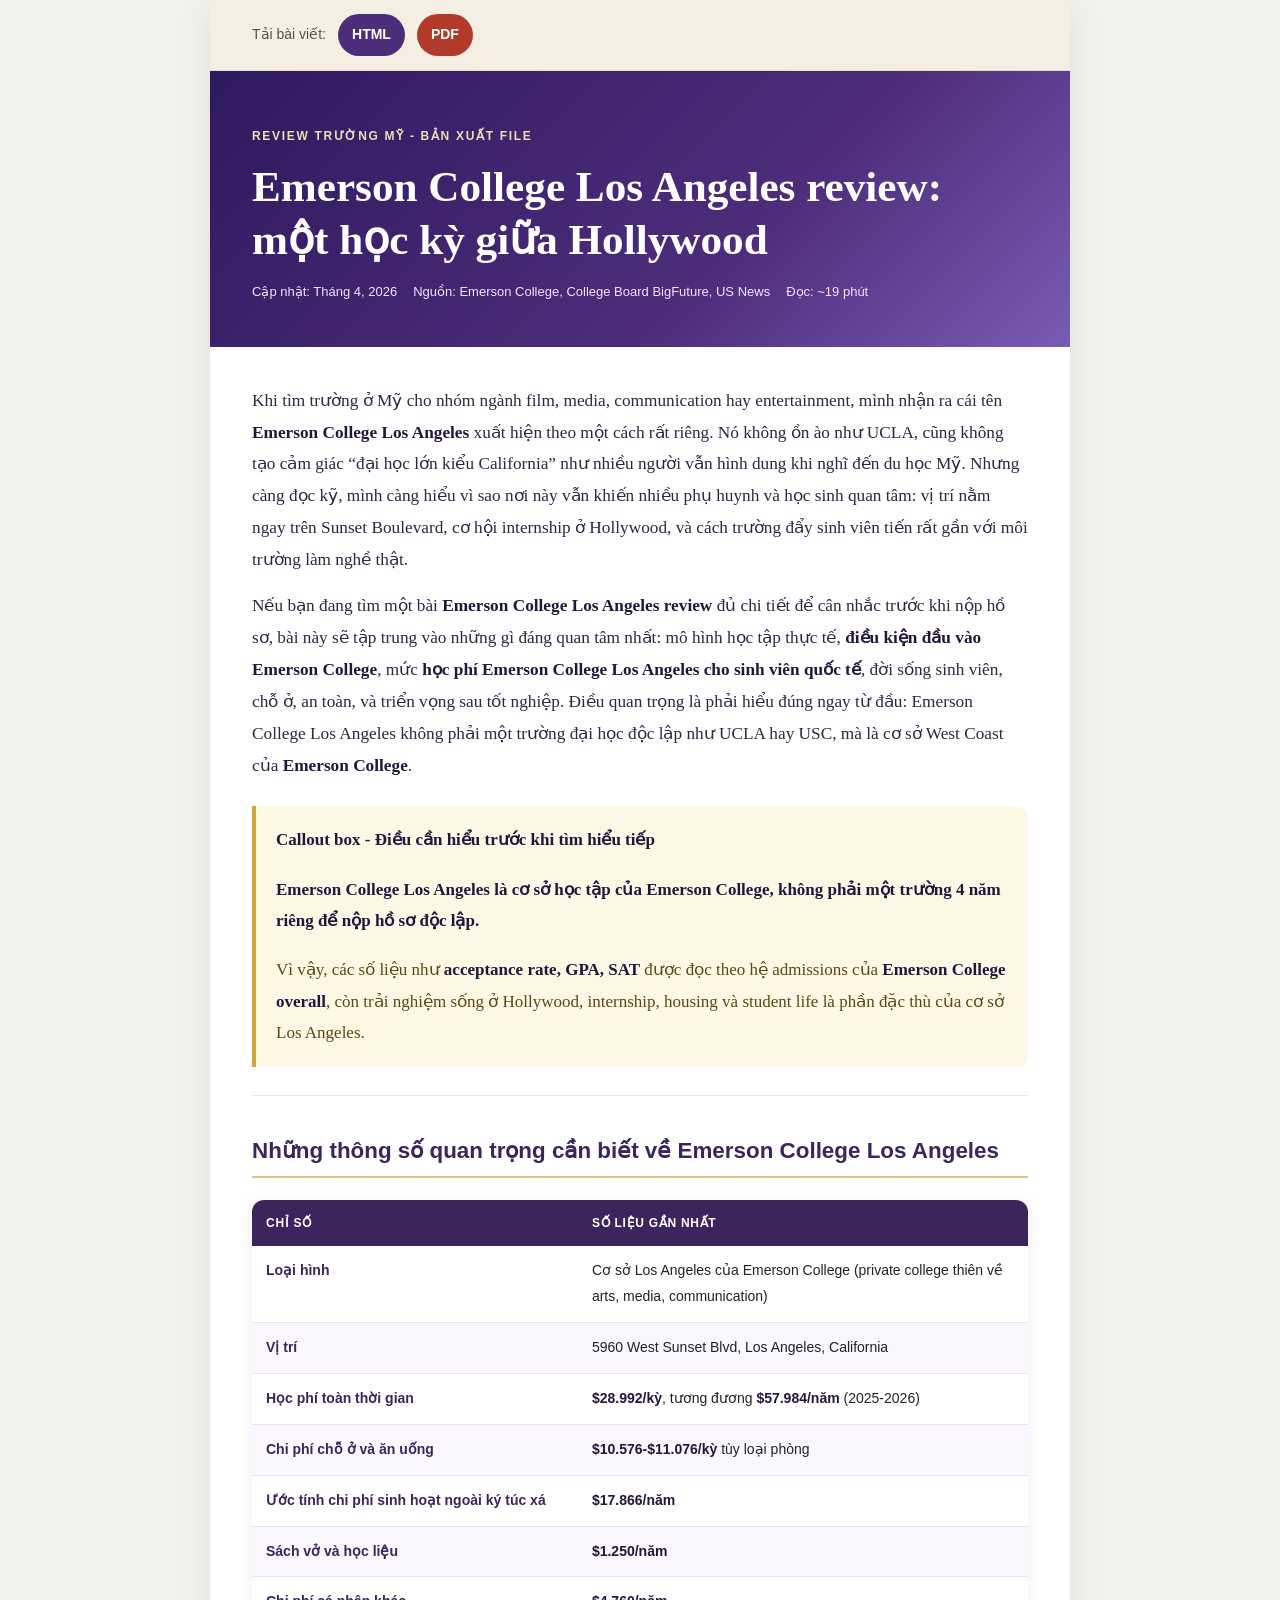
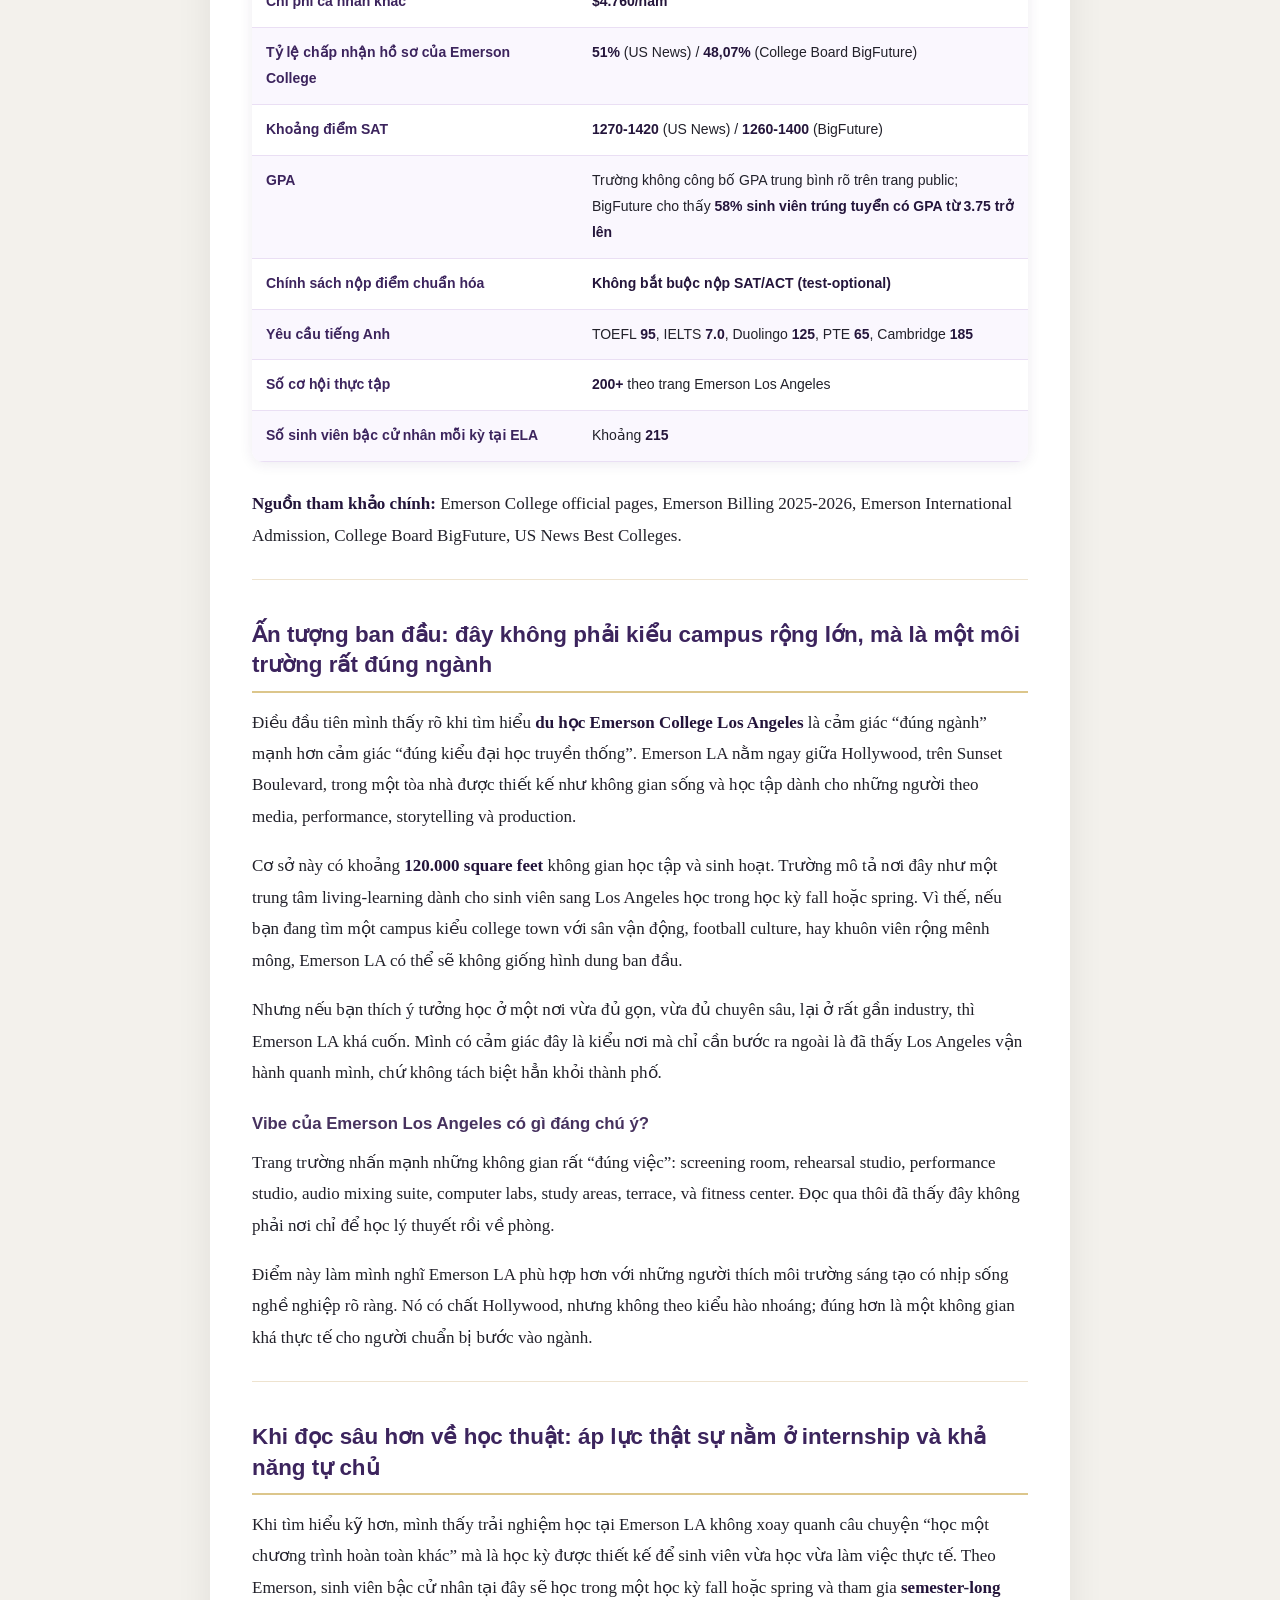
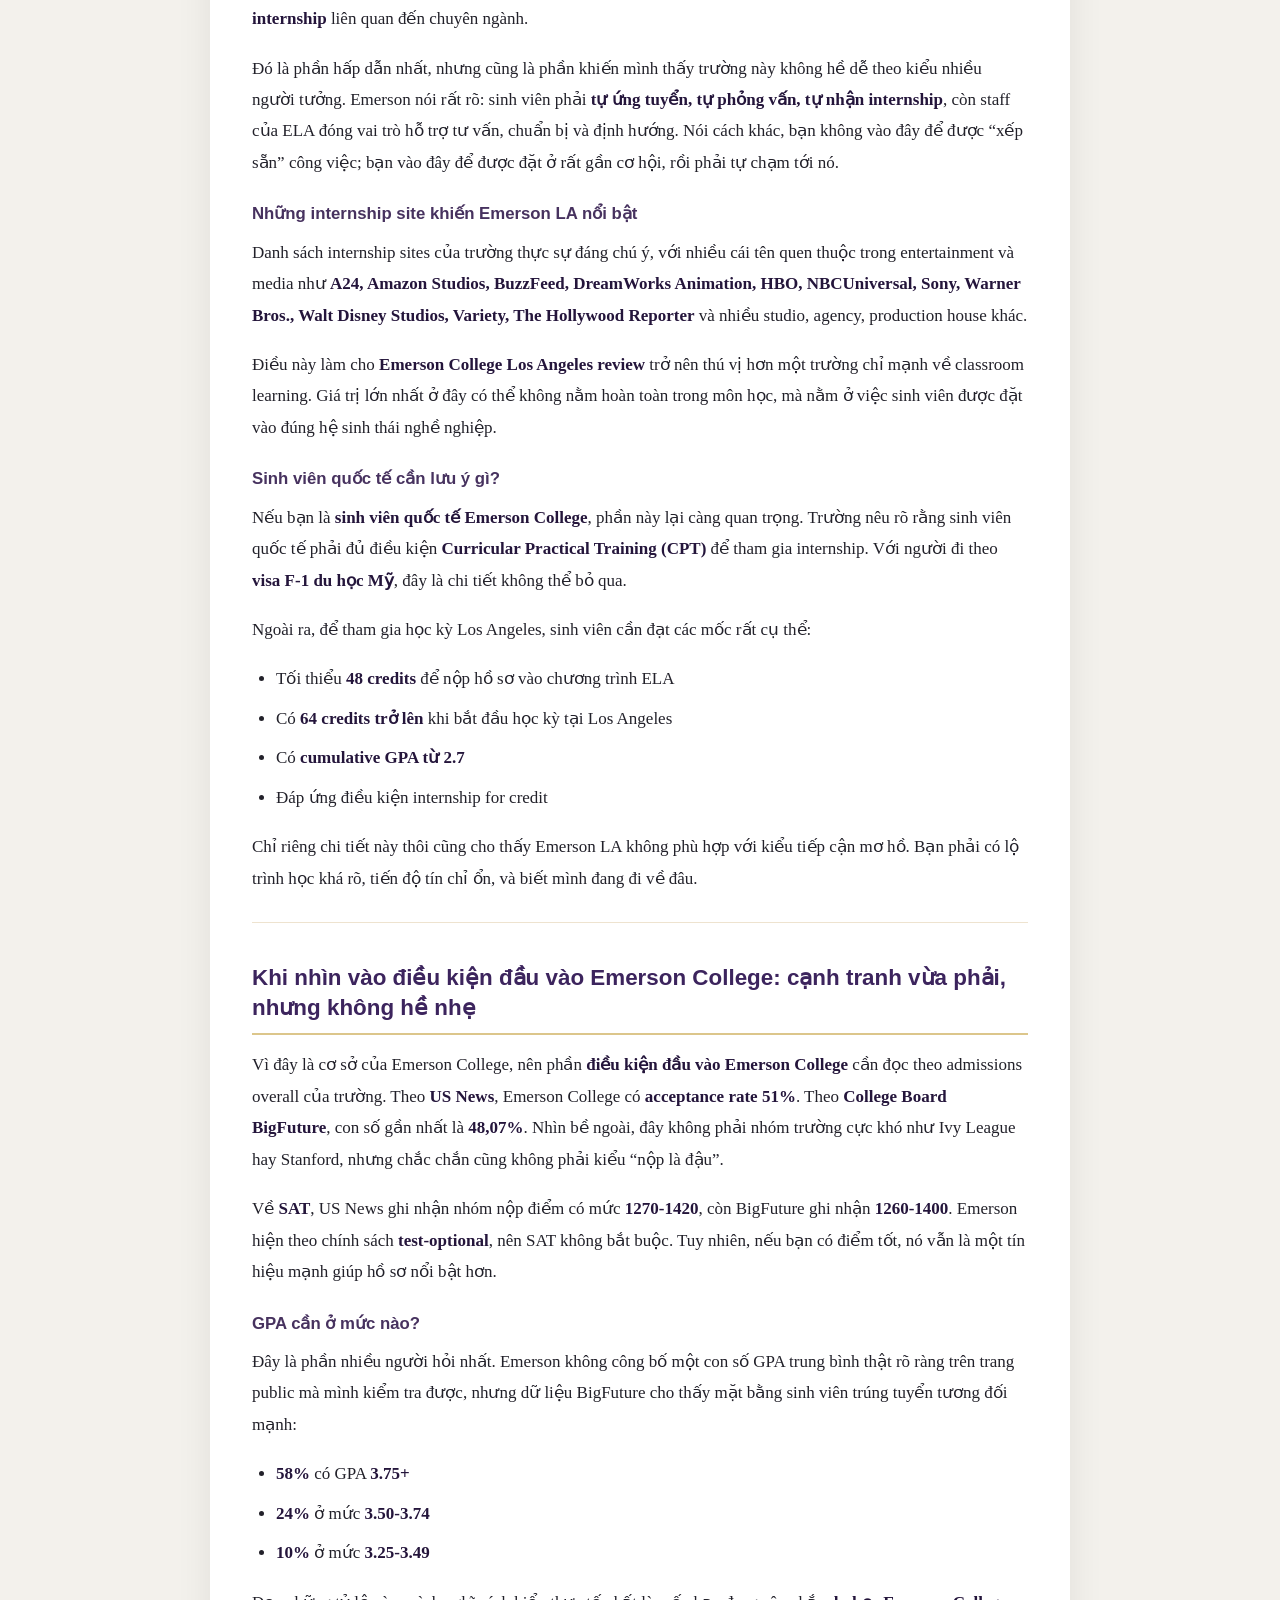
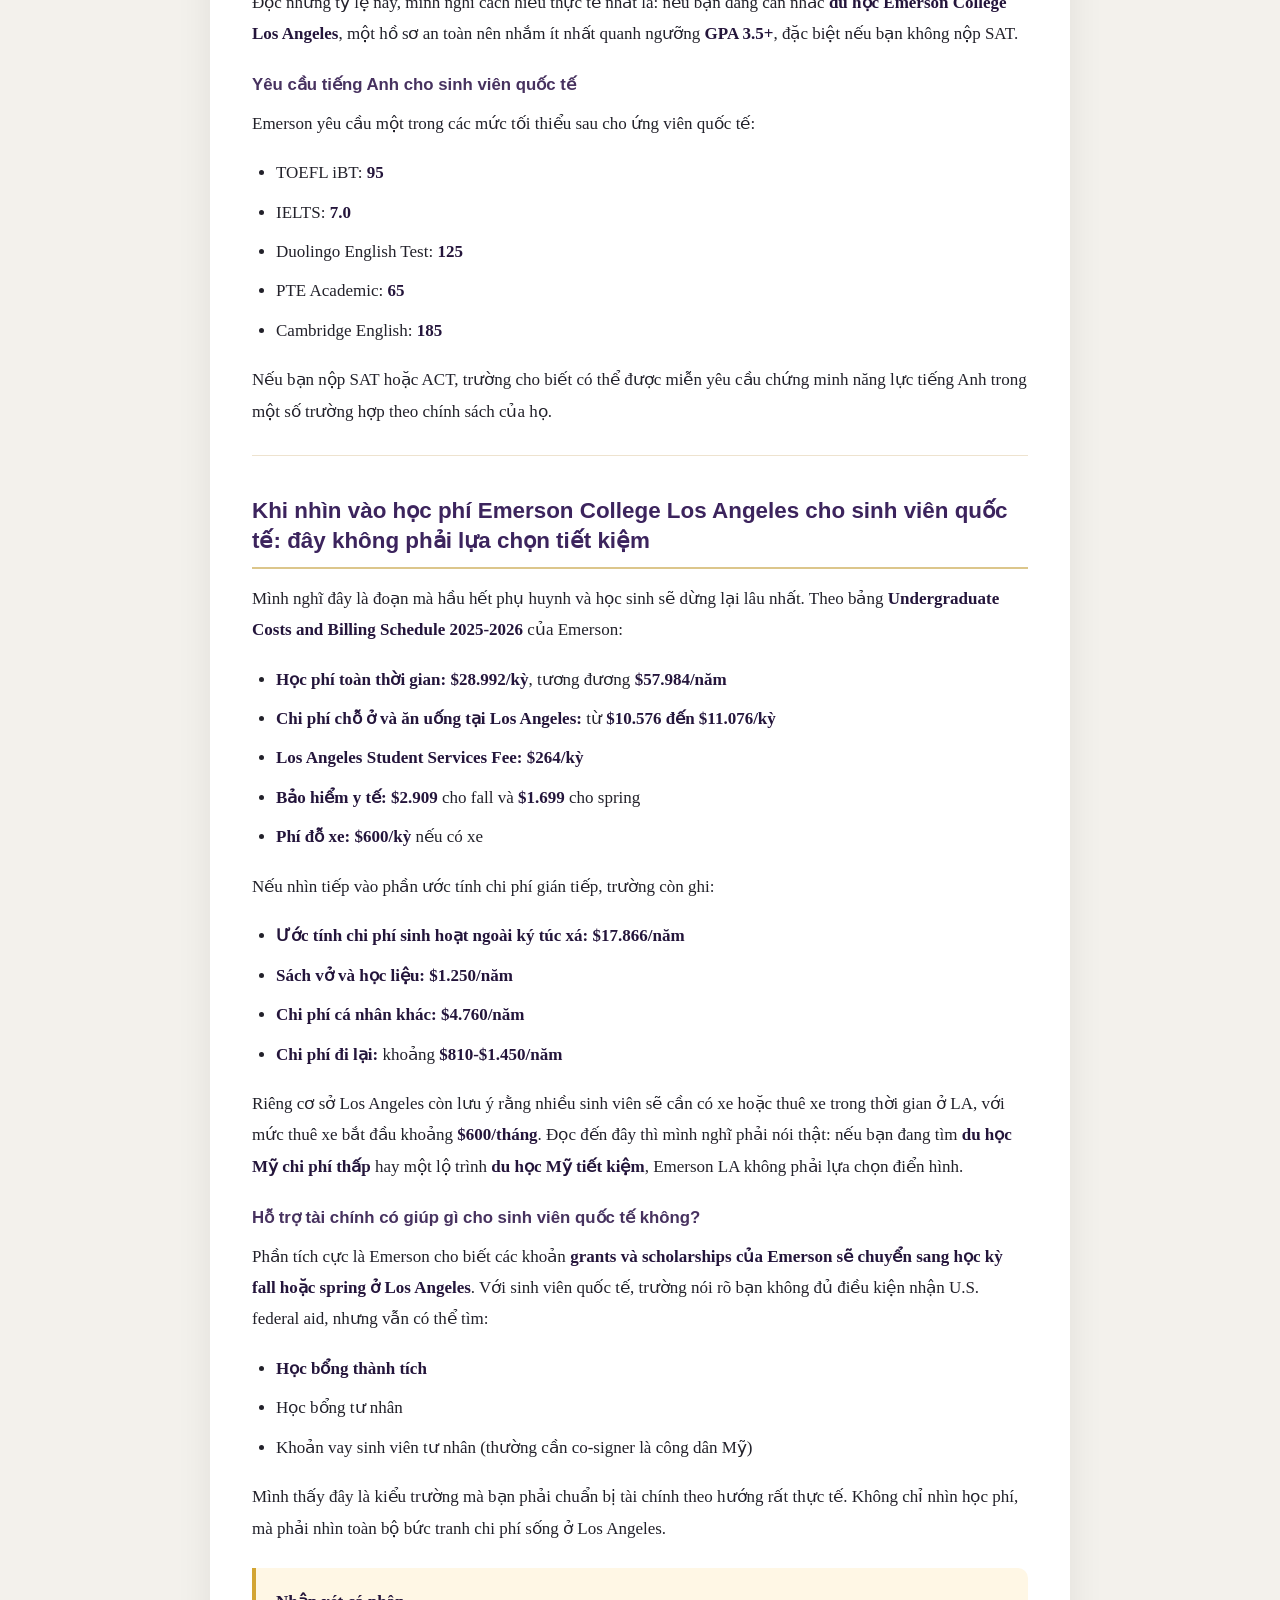
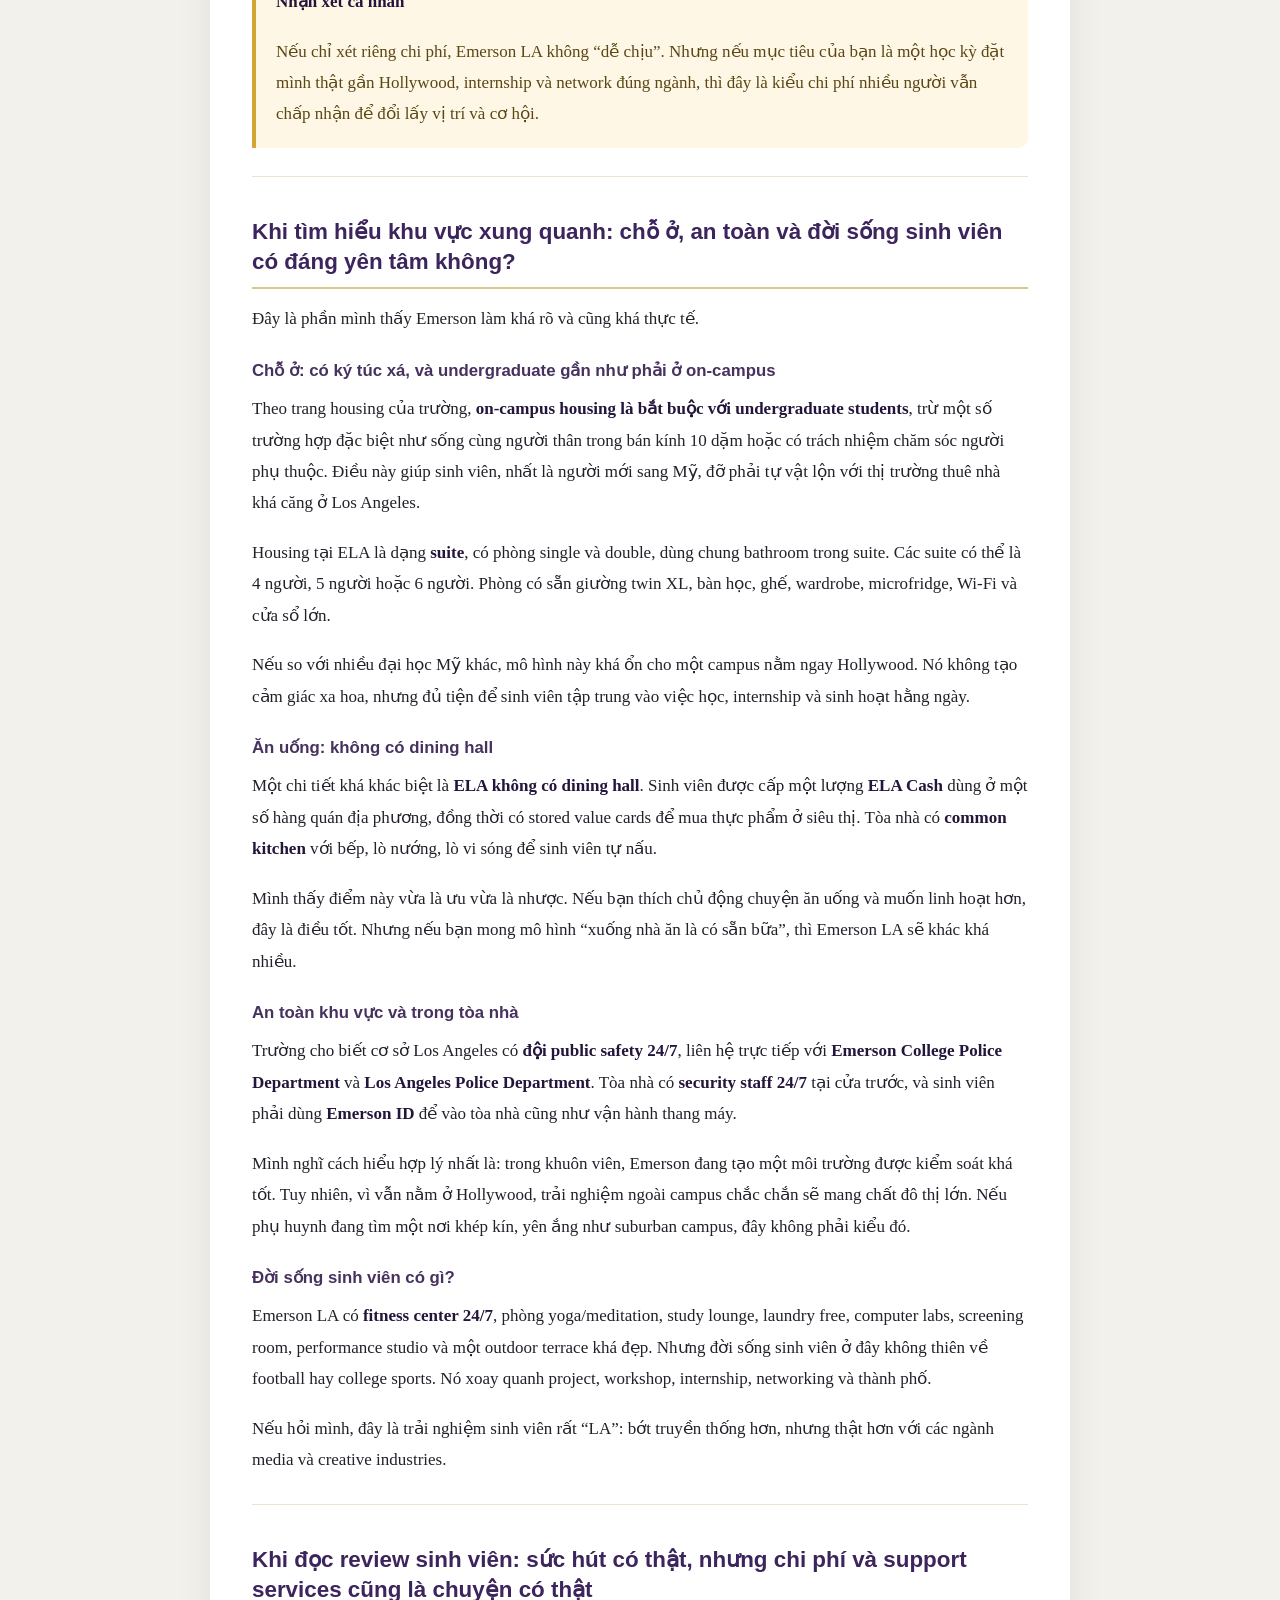
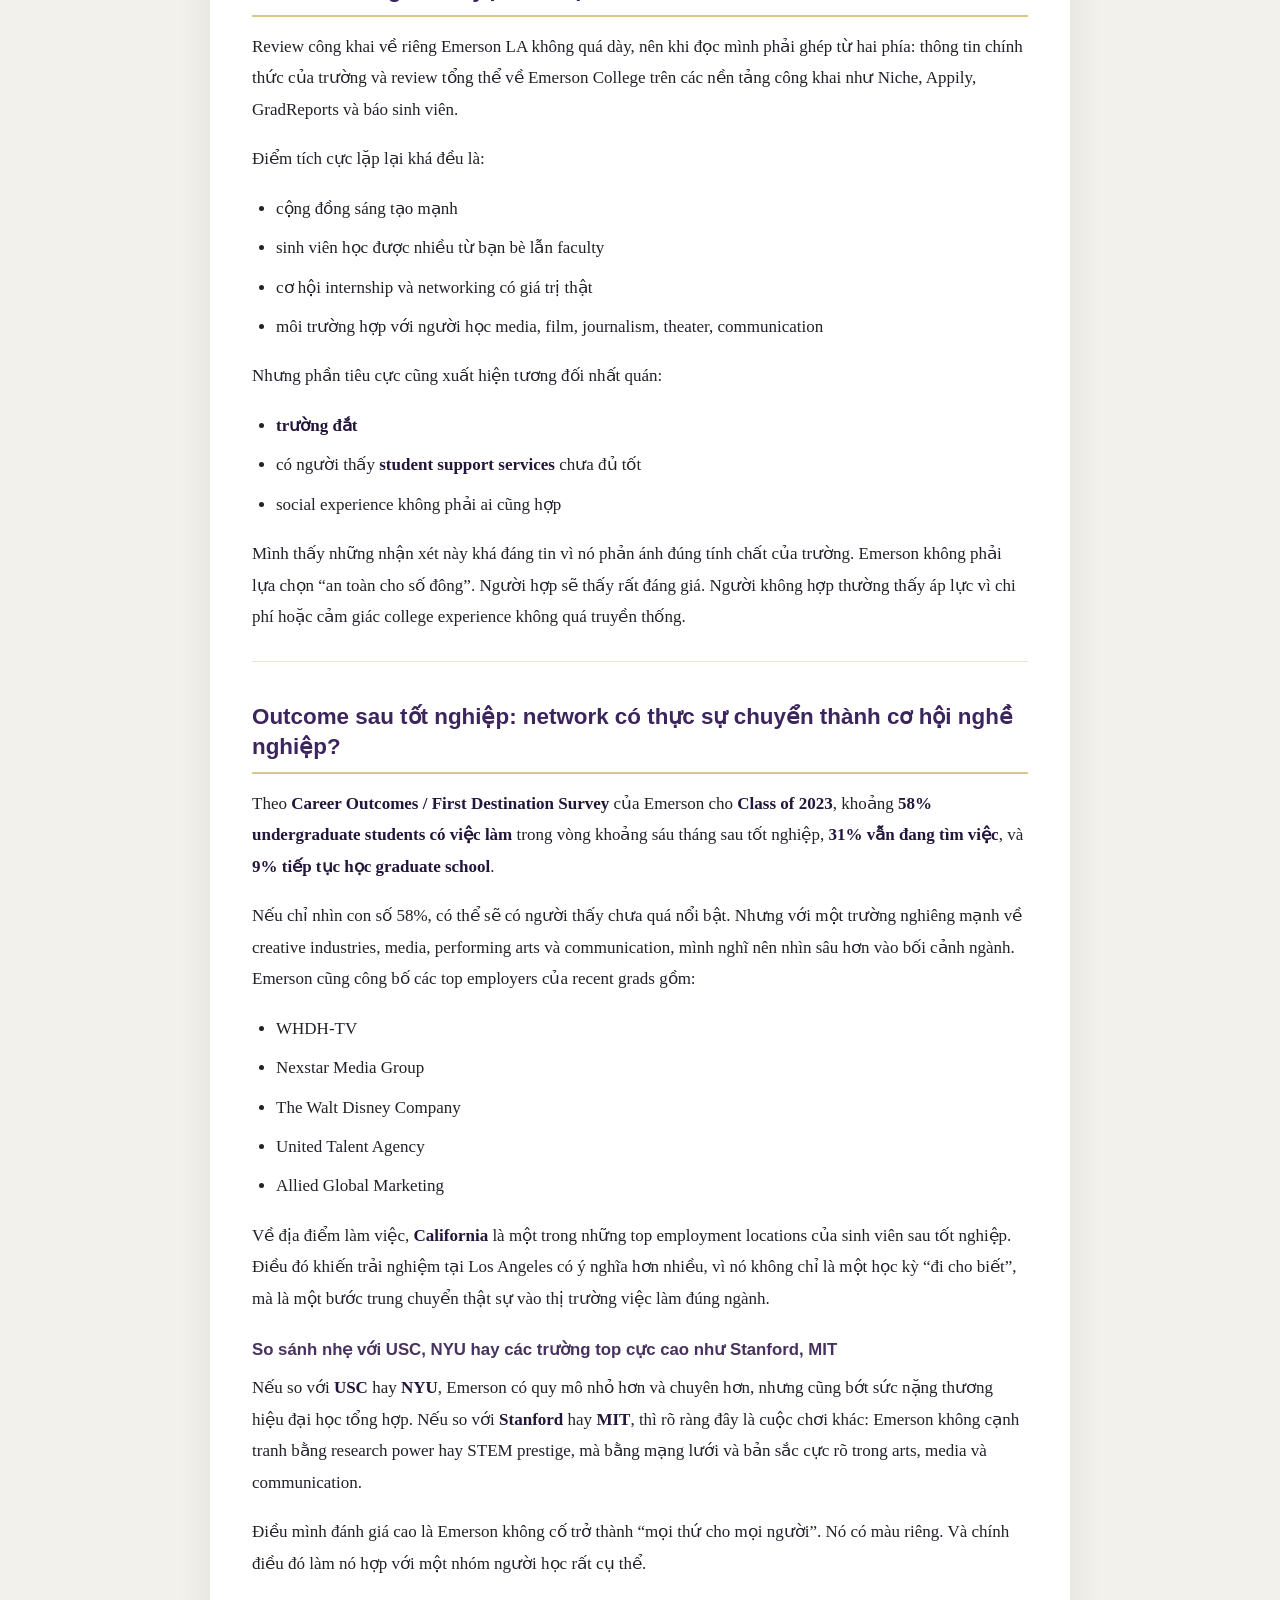
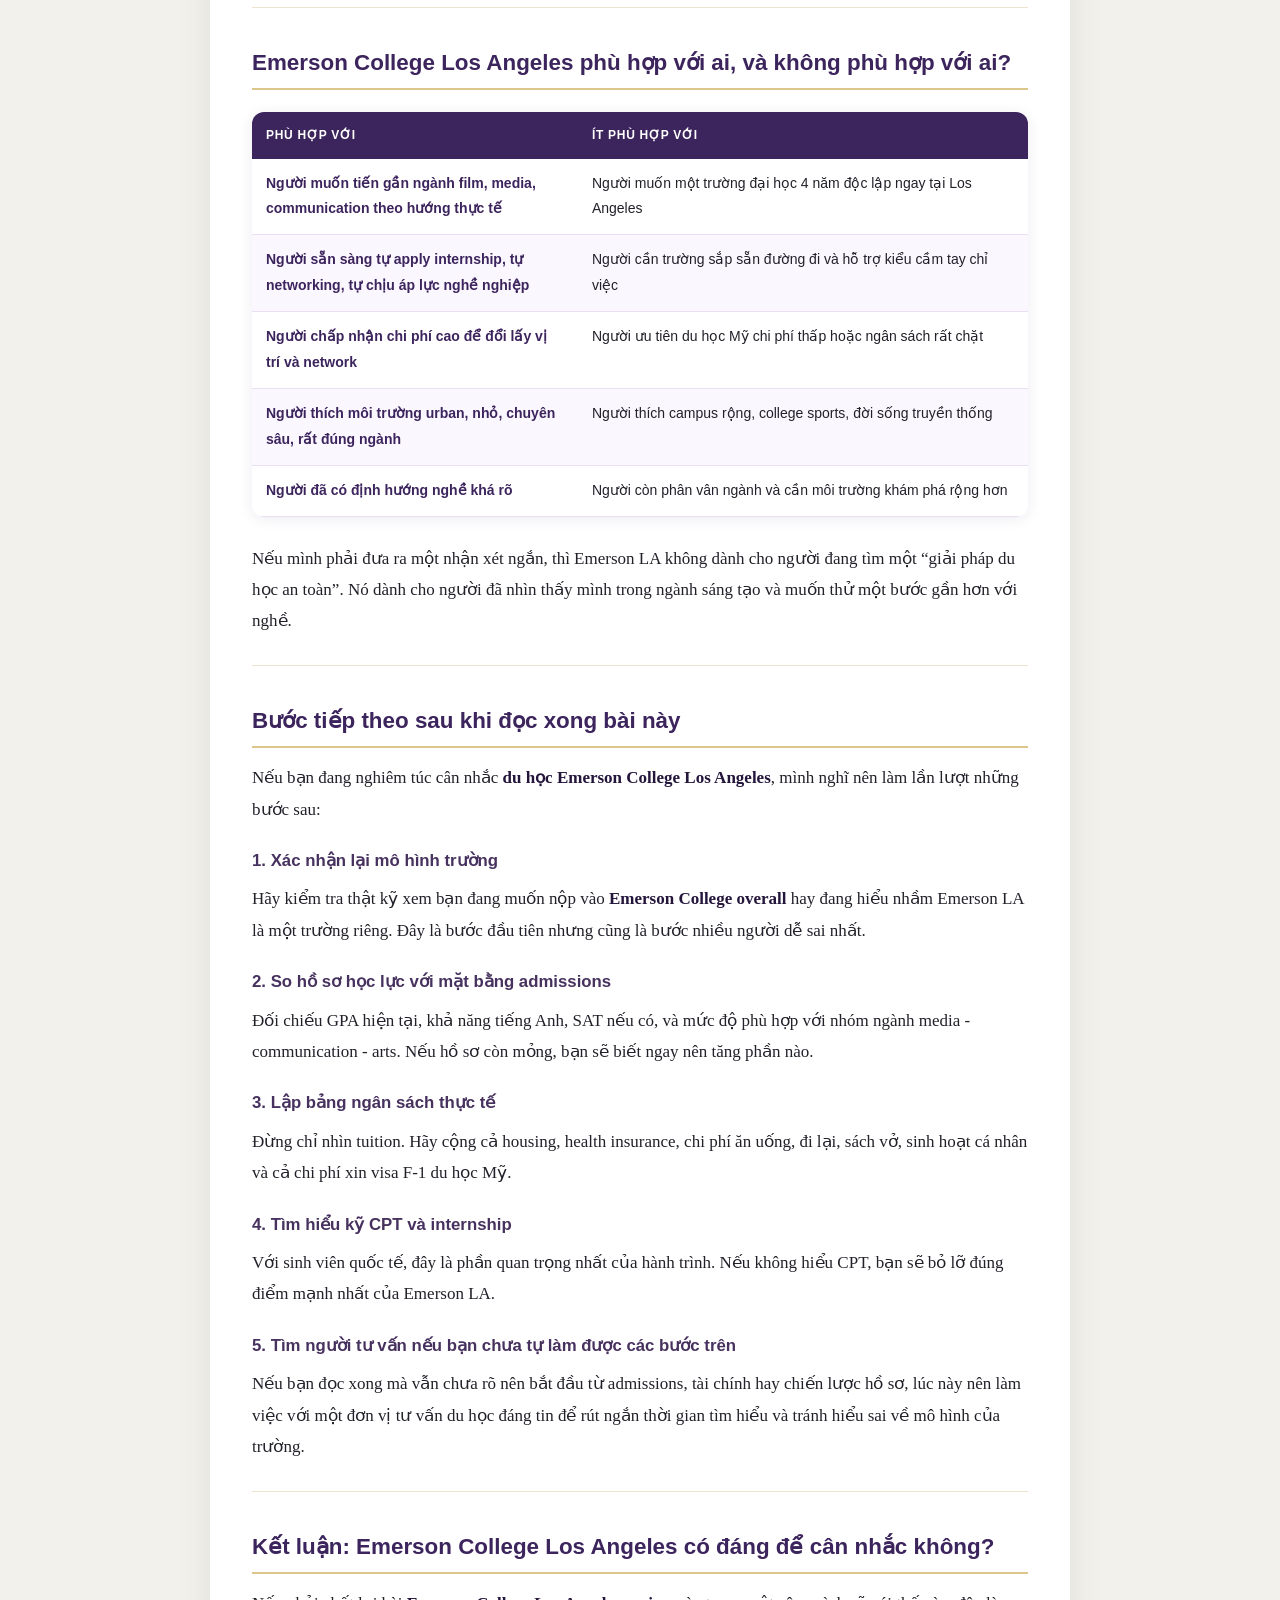
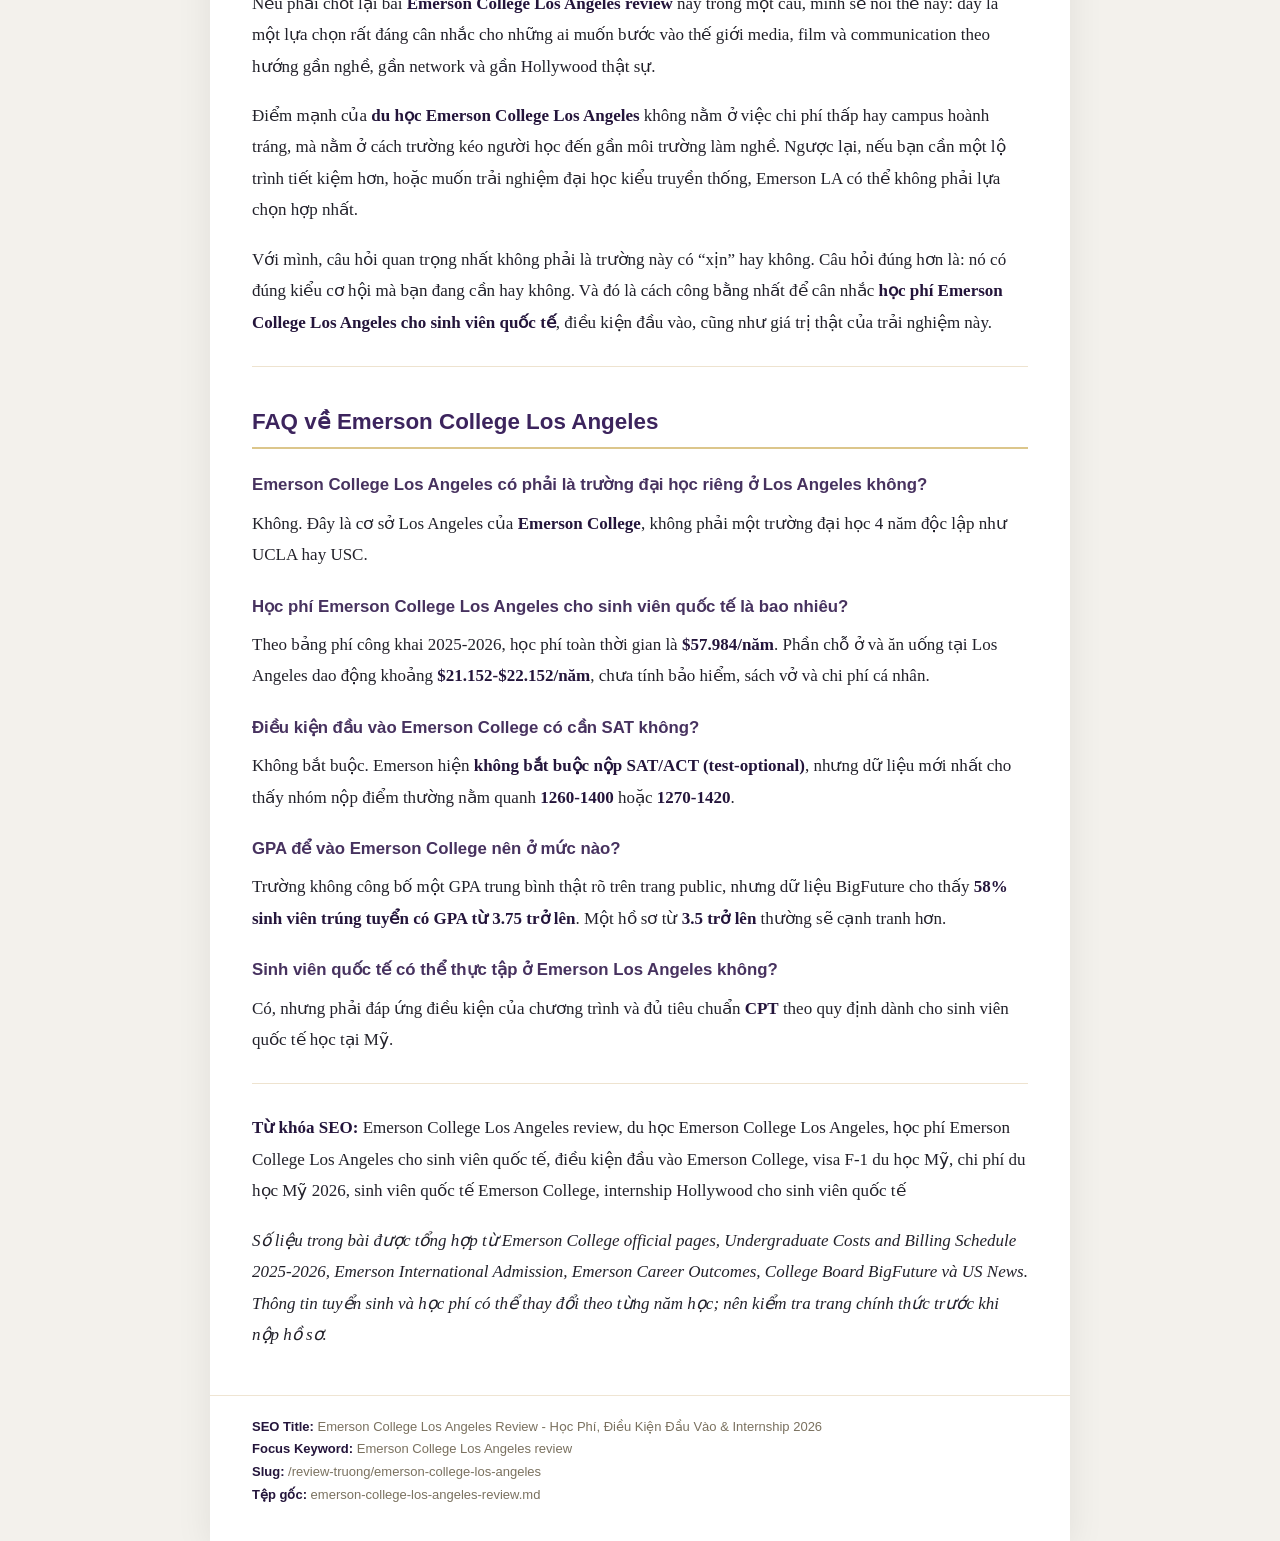
==== commit b692bf13: "Vietnamize Emerson review metrics labels Co-authored-by: thanhvu7411 <thanhvu7411@users.noreply.gith" ====
--- a/output/emerson-college-los-angeles-review.html
+++ b/output/emerson-college-los-angeles-review.html
@@ -12,158 +12,37 @@
   <style>
     @page { size: A4; margin: 12mm; }
     * { box-sizing: border-box; }
-    body {
-      margin: 0;
-      background: #f3f1ec;
-      color: #22212a;
-      font-family: Georgia, 'Times New Roman', serif;
-      line-height: 1.85;
-      font-size: 17px;
-    }
-    .page {
-      max-width: 860px;
-      margin: 0 auto;
-      background: #ffffff;
-      box-shadow: 0 8px 34px rgba(0,0,0,0.08);
-    }
-    .download-bar {
-      display: flex;
-      flex-wrap: wrap;
-      gap: 12px;
-      align-items: center;
-      padding: 14px 42px;
-      background: #f5efe3;
-      border-bottom: 1px solid #e6dcc7;
-      font-family: Arial, sans-serif;
-      font-size: 14px;
-    }
+    body { margin: 0; background: #f3f1ec; color: #22212a; font-family: Georgia, 'Times New Roman', serif; line-height: 1.85; font-size: 17px; }
+    .page { max-width: 860px; margin: 0 auto; background: #ffffff; box-shadow: 0 8px 34px rgba(0,0,0,0.08); }
+    .download-bar { display: flex; flex-wrap: wrap; gap: 12px; align-items: center; padding: 14px 42px; background: #f5efe3; border-bottom: 1px solid #e6dcc7; font-family: Arial, sans-serif; font-size: 14px; }
     .download-bar span { color: #5a5143; }
-    .download-bar a {
-      text-decoration: none;
-      background: #4d2d7a;
-      color: #fff;
-      padding: 8px 14px;
-      border-radius: 999px;
-      font-weight: 700;
-    }
+    .download-bar a { text-decoration: none; background: #4d2d7a; color: #fff; padding: 8px 14px; border-radius: 999px; font-weight: 700; }
     .download-bar a.pdf { background: #b23a2b; }
-    .hero {
-      padding: 54px 42px 42px;
-      background: linear-gradient(135deg, #2f195f 0%, #4d2d7a 62%, #7a5bb5 100%);
-      color: #fff;
-    }
-    .hero .eyebrow {
-      font-family: Arial, sans-serif;
-      font-size: 12px;
-      text-transform: uppercase;
-      letter-spacing: 0.14em;
-      color: #eadfb8;
-      font-weight: 700;
-      margin-bottom: 14px;
-    }
-    .hero h1 {
-      margin: 0 0 14px;
-      font-size: clamp(1.9rem, 4vw, 2.7rem);
-      line-height: 1.22;
-      max-width: 700px;
-    }
-    .hero-meta {
-      display: flex;
-      flex-wrap: wrap;
-      gap: 16px;
-      font-family: Arial, sans-serif;
-      font-size: 13px;
-      color: #efe6ff;
-    }
+    .hero { padding: 54px 42px 42px; background: linear-gradient(135deg, #2f195f 0%, #4d2d7a 62%, #7a5bb5 100%); color: #fff; }
+    .hero .eyebrow { font-family: Arial, sans-serif; font-size: 12px; text-transform: uppercase; letter-spacing: 0.14em; color: #eadfb8; font-weight: 700; margin-bottom: 14px; }
+    .hero h1 { margin: 0 0 14px; font-size: clamp(1.9rem, 4vw, 2.7rem); line-height: 1.22; max-width: 700px; }
+    .hero-meta { display: flex; flex-wrap: wrap; gap: 16px; font-family: Arial, sans-serif; font-size: 13px; color: #efe6ff; }
     .article { padding: 38px 42px 26px; }
-    .intro {
-      font-size: 1.08rem;
-      color: #2d2740;
-      margin-bottom: 20px;
-    }
+    .intro { font-size: 1.08rem; color: #2d2740; margin-bottom: 20px; }
     .intro-secondary { margin-top: -6px; }
-    h2 {
-      margin: 40px 0 14px;
-      padding-bottom: 10px;
-      border-bottom: 2px solid #dcc68b;
-      font-family: Arial, sans-serif;
-      font-size: 1.4rem;
-      line-height: 1.35;
-      color: #3c245d;
-    }
-    h3 {
-      margin: 24px 0 10px;
-      font-family: Arial, sans-serif;
-      font-size: 1.05rem;
-      color: #47325f;
-      line-height: 1.45;
-    }
+    h2 { margin: 40px 0 14px; padding-bottom: 10px; border-bottom: 2px solid #dcc68b; font-family: Arial, sans-serif; font-size: 1.4rem; line-height: 1.35; color: #3c245d; }
+    h3 { margin: 24px 0 10px; font-family: Arial, sans-serif; font-size: 1.05rem; color: #47325f; line-height: 1.45; }
     p { margin: 0 0 18px; }
     a { color: #4d2d7a; }
     strong { color: #24153b; }
     ul, ol { margin: 0 0 18px 24px; padding: 0; }
     li { margin-bottom: 8px; }
-    .section-divider {
-      border: 0;
-      border-top: 1px solid #eee3cf;
-      margin: 28px 0;
-    }
-    .stats-table {
-      width: 100%;
-      border-collapse: collapse;
-      margin: 22px 0 26px;
-      font-family: Arial, sans-serif;
-      font-size: 14px;
-      overflow: hidden;
-      border-radius: 12px;
-      box-shadow: 0 2px 14px rgba(60,36,93,0.09);
-    }
-    .stats-table th {
-      text-align: left;
-      background: #3c245d;
-      color: #fff;
-      padding: 12px 14px;
-      font-size: 12px;
-      text-transform: uppercase;
-      letter-spacing: 0.06em;
-    }
-    .stats-table td {
-      padding: 12px 14px;
-      border-bottom: 1px solid #eadff4;
-      vertical-align: top;
-    }
+    .section-divider { border: 0; border-top: 1px solid #eee3cf; margin: 28px 0; }
+    .stats-table { width: 100%; border-collapse: collapse; margin: 22px 0 26px; font-family: Arial, sans-serif; font-size: 14px; overflow: hidden; border-radius: 12px; box-shadow: 0 2px 14px rgba(60,36,93,0.09); }
+    .stats-table th { text-align: left; background: #3c245d; color: #fff; padding: 12px 14px; font-size: 12px; text-transform: uppercase; letter-spacing: 0.06em; }
+    .stats-table td { padding: 12px 14px; border-bottom: 1px solid #eadff4; vertical-align: top; }
     .stats-table tr:nth-child(even) td { background: #faf7fe; }
     .stats-table td:first-child { width: 42%; font-weight: 700; color: #3c245d; }
-    .callout {
-      margin: 24px 0;
-      padding: 18px 20px;
-      background: #fff7e5;
-      border-left: 4px solid #d3a534;
-      border-radius: 0 10px 10px 0;
-      color: #5b4715;
-    }
+    .callout { margin: 24px 0; padding: 18px 20px; background: #fff7e5; border-left: 4px solid #d3a534; border-radius: 0 10px 10px 0; color: #5b4715; }
     .callout p:last-child { margin-bottom: 0; }
-    .article-footer {
-      padding: 20px 42px 34px;
-      border-top: 1px solid #efe5d3;
-      color: #7a715f;
-      font-family: Arial, sans-serif;
-      font-size: 13px;
-      line-height: 1.75;
-    }
-    @media (max-width: 720px) {
-      body { font-size: 16px; }
-      .download-bar, .hero, .article, .article-footer { padding-left: 22px; padding-right: 22px; }
-      .stats-table td:first-child { width: auto; }
-    }
-    @media print {
-      body { background: #fff; font-size: 12pt; }
-      .page { max-width: 100%; box-shadow: none; }
-      .download-bar { display: none; }
-      .hero, .stats-table th, .callout { -webkit-print-color-adjust: exact; print-color-adjust: exact; }
-      h2, h3 { page-break-after: avoid; }
-      table, .callout { page-break-inside: avoid; }
-    }
+    .article-footer { padding: 20px 42px 34px; border-top: 1px solid #efe5d3; color: #7a715f; font-family: Arial, sans-serif; font-size: 13px; line-height: 1.75; }
+    @media (max-width: 720px) { body { font-size: 16px; } .download-bar, .hero, .article, .article-footer { padding-left: 22px; padding-right: 22px; } .stats-table td:first-child { width: auto; } }
+    @media print { body { background: #fff; font-size: 12pt; } .page { max-width: 100%; box-shadow: none; } .download-bar { display: none; } .hero, .stats-table th, .callout { -webkit-print-color-adjust: exact; print-color-adjust: exact; } h2, h3 { page-break-after: avoid; } table, .callout { page-break-inside: avoid; } }
   </style>
 </head>
 <body>
@@ -179,7 +58,7 @@
       <div class="hero-meta">
         <span>Cập nhật: Tháng 4, 2026</span>
         <span>Nguồn: Emerson College, College Board BigFuture, US News</span>
-        <span>Đọc: ~18 phút</span>
+        <span>Đọc: ~19 phút</span>
       </div>
     </header>
     <article class="article">
@@ -209,51 +88,51 @@
 <td>5960 West Sunset Blvd, Los Angeles, California</td>
 </tr>
 <tr>
-<td>Tuition full-time</td>
+<td>Học phí toàn thời gian</td>
 <td><strong>$28.992/kỳ</strong>, tương đương <strong>$57.984/năm</strong> (2025-2026)</td>
 </tr>
 <tr>
-<td>Housing &amp; food</td>
+<td>Chi phí chỗ ở và ăn uống</td>
 <td><strong>$10.576-$11.076/kỳ</strong> tùy loại phòng</td>
 </tr>
 <tr>
-<td>Off-campus living estimate</td>
+<td>Ước tính chi phí sinh hoạt ngoài ký túc xá</td>
 <td><strong>$17.866/năm</strong></td>
 </tr>
 <tr>
-<td>Books &amp; supplies</td>
+<td>Sách vở và học liệu</td>
 <td><strong>$1.250/năm</strong></td>
 </tr>
 <tr>
-<td>Miscellaneous expenses</td>
+<td>Chi phí cá nhân khác</td>
 <td><strong>$4.760/năm</strong></td>
 </tr>
 <tr>
-<td>Acceptance rate Emerson College</td>
+<td>Tỷ lệ chấp nhận hồ sơ của Emerson College</td>
 <td><strong>51%</strong> (US News) / <strong>48,07%</strong> (College Board BigFuture)</td>
 </tr>
 <tr>
-<td>SAT range</td>
+<td>Khoảng điểm SAT</td>
 <td><strong>1270-1420</strong> (US News) / <strong>1260-1400</strong> (BigFuture)</td>
 </tr>
 <tr>
 <td>GPA</td>
-<td>Trường không công bố GPA trung bình rõ trên trang public; BigFuture cho thấy <strong>58% admitted students có GPA 3.75+</strong></td>
-</tr>
-<tr>
-<td>Test policy</td>
-<td><strong>Test-optional</strong></td>
-</tr>
-<tr>
-<td>English proficiency</td>
+<td>Trường không công bố GPA trung bình rõ trên trang public; BigFuture cho thấy <strong>58% sinh viên trúng tuyển có GPA từ 3.75 trở lên</strong></td>
+</tr>
+<tr>
+<td>Chính sách nộp điểm chuẩn hóa</td>
+<td><strong>Không bắt buộc nộp SAT/ACT (test-optional)</strong></td>
+</tr>
+<tr>
+<td>Yêu cầu tiếng Anh</td>
 <td>TOEFL <strong>95</strong>, IELTS <strong>7.0</strong>, Duolingo <strong>125</strong>, PTE <strong>65</strong>, Cambridge <strong>185</strong></td>
 </tr>
 <tr>
-<td>Số cơ hội internship</td>
+<td>Số cơ hội thực tập</td>
 <td><strong>200+</strong> theo trang Emerson Los Angeles</td>
 </tr>
 <tr>
-<td>Sinh viên undergraduate mỗi kỳ tại ELA</td>
+<td>Số sinh viên bậc cử nhân mỗi kỳ tại ELA</td>
 <td>Khoảng <strong>215</strong></td>
 </tr>
 </tbody>
@@ -269,7 +148,7 @@
 <p>Điểm này làm mình nghĩ Emerson LA phù hợp hơn với những người thích môi trường sáng tạo có nhịp sống nghề nghiệp rõ ràng. Nó có chất Hollywood, nhưng không theo kiểu hào nhoáng; đúng hơn là một không gian khá thực tế cho người chuẩn bị bước vào ngành.</p>
 <hr class="section-divider" />
 <h2>Khi đọc sâu hơn về học thuật: áp lực thật sự nằm ở internship và khả năng tự chủ</h2>
-<p>Khi tìm hiểu kỹ hơn, mình thấy trải nghiệm học tại Emerson LA không xoay quanh câu chuyện &ldquo;học một chương trình hoàn toàn khác&rdquo; mà là học kỳ được thiết kế để sinh viên vừa học vừa làm việc thực tế. Theo Emerson, undergraduate students tại đây sẽ học trong một học kỳ fall hoặc spring và tham gia <strong>semester-long internship</strong> liên quan đến chuyên ngành.</p>
+<p>Khi tìm hiểu kỹ hơn, mình thấy trải nghiệm học tại Emerson LA không xoay quanh câu chuyện &ldquo;học một chương trình hoàn toàn khác&rdquo; mà là học kỳ được thiết kế để sinh viên vừa học vừa làm việc thực tế. Theo Emerson, sinh viên bậc cử nhân tại đây sẽ học trong một học kỳ fall hoặc spring và tham gia <strong>semester-long internship</strong> liên quan đến chuyên ngành.</p>
 <p>Đó là phần hấp dẫn nhất, nhưng cũng là phần khiến mình thấy trường này không hề dễ theo kiểu nhiều người tưởng. Emerson nói rất rõ: sinh viên phải <strong>tự ứng tuyển, tự phỏng vấn, tự nhận internship</strong>, còn staff của ELA đóng vai trò hỗ trợ tư vấn, chuẩn bị và định hướng. Nói cách khác, bạn không vào đây để được &ldquo;xếp sẵn&rdquo; công việc; bạn vào đây để được đặt ở rất gần cơ hội, rồi phải tự chạm tới nó.</p>
 <h3>Những internship site khiến Emerson LA nổi bật</h3>
 <p>Danh sách internship sites của trường thực sự đáng chú ý, với nhiều cái tên quen thuộc trong entertainment và media như <strong>A24, Amazon Studios, BuzzFeed, DreamWorks Animation, HBO, NBCUniversal, Sony, Warner Bros., Walt Disney Studios, Variety, The Hollywood Reporter</strong> và nhiều studio, agency, production house khác.</p>
@@ -289,7 +168,7 @@
 <p>Vì đây là cơ sở của Emerson College, nên phần <strong>điều kiện đầu vào Emerson College</strong> cần đọc theo admissions overall của trường. Theo <strong>US News</strong>, Emerson College có <strong>acceptance rate 51%</strong>. Theo <strong>College Board BigFuture</strong>, con số gần nhất là <strong>48,07%</strong>. Nhìn bề ngoài, đây không phải nhóm trường cực khó như Ivy League hay Stanford, nhưng chắc chắn cũng không phải kiểu &ldquo;nộp là đậu&rdquo;.</p>
 <p>Về <strong>SAT</strong>, US News ghi nhận nhóm nộp điểm có mức <strong>1270-1420</strong>, còn BigFuture ghi nhận <strong>1260-1400</strong>. Emerson hiện theo chính sách <strong>test-optional</strong>, nên SAT không bắt buộc. Tuy nhiên, nếu bạn có điểm tốt, nó vẫn là một tín hiệu mạnh giúp hồ sơ nổi bật hơn.</p>
 <h3>GPA cần ở mức nào?</h3>
-<p>Đây là phần nhiều người hỏi nhất. Emerson không công bố một con số GPA trung bình thật rõ ràng trên trang public mà mình kiểm tra được, nhưng dữ liệu BigFuture cho thấy mặt bằng admitted students tương đối mạnh:</p>
+<p>Đây là phần nhiều người hỏi nhất. Emerson không công bố một con số GPA trung bình thật rõ ràng trên trang public mà mình kiểm tra được, nhưng dữ liệu BigFuture cho thấy mặt bằng sinh viên trúng tuyển tương đối mạnh:</p>
 <ul>
 <li><strong>58%</strong> có GPA <strong>3.75+</strong></li>
 <li><strong>24%</strong> ở mức <strong>3.50-3.74</strong></li>
@@ -297,7 +176,7 @@
 </ul>
 <p>Đọc những tỷ lệ này, mình nghĩ cách hiểu thực tế nhất là: nếu bạn đang cân nhắc <strong>du học Emerson College Los Angeles</strong>, một hồ sơ an toàn nên nhắm ít nhất quanh ngưỡng <strong>GPA 3.5+</strong>, đặc biệt nếu bạn không nộp SAT.</p>
 <h3>Yêu cầu tiếng Anh cho sinh viên quốc tế</h3>
-<p>Emerson yêu cầu một trong các mức tối thiểu sau cho international applicants:</p>
+<p>Emerson yêu cầu một trong các mức tối thiểu sau cho ứng viên quốc tế:</p>
 <ul>
 <li>TOEFL iBT: <strong>95</strong></li>
 <li>IELTS: <strong>7.0</strong></li>
@@ -305,33 +184,33 @@
 <li>PTE Academic: <strong>65</strong></li>
 <li>Cambridge English: <strong>185</strong></li>
 </ul>
-<p>Nếu bạn nộp SAT hoặc ACT, trường cho biết có thể waive English proficiency requirement trong một số trường hợp theo chính sách của họ.</p>
+<p>Nếu bạn nộp SAT hoặc ACT, trường cho biết có thể được miễn yêu cầu chứng minh năng lực tiếng Anh trong một số trường hợp theo chính sách của họ.</p>
 <hr class="section-divider" />
 <h2>Khi nhìn vào học phí Emerson College Los Angeles cho sinh viên quốc tế: đây không phải lựa chọn tiết kiệm</h2>
 <p>Mình nghĩ đây là đoạn mà hầu hết phụ huynh và học sinh sẽ dừng lại lâu nhất. Theo bảng <strong>Undergraduate Costs and Billing Schedule 2025-2026</strong> của Emerson:</p>
 <ul>
-<li><strong>Tuition full-time:</strong> <strong>$28.992/kỳ</strong>, tương đương <strong>$57.984/năm</strong></li>
-<li><strong>Food and housing tại Los Angeles:</strong> từ <strong>$10.576 đến $11.076/kỳ</strong></li>
+<li><strong>Học phí toàn thời gian:</strong> <strong>$28.992/kỳ</strong>, tương đương <strong>$57.984/năm</strong></li>
+<li><strong>Chi phí chỗ ở và ăn uống tại Los Angeles:</strong> từ <strong>$10.576 đến $11.076/kỳ</strong></li>
 <li><strong>Los Angeles Student Services Fee:</strong> <strong>$264/kỳ</strong></li>
-<li><strong>Health insurance:</strong> <strong>$2.909</strong> cho fall và <strong>$1.699</strong> cho spring</li>
-<li><strong>Parking fee:</strong> <strong>$600/kỳ</strong> nếu có xe</li>
+<li><strong>Bảo hiểm y tế:</strong> <strong>$2.909</strong> cho fall và <strong>$1.699</strong> cho spring</li>
+<li><strong>Phí đỗ xe:</strong> <strong>$600/kỳ</strong> nếu có xe</li>
 </ul>
 <p>Nếu nhìn tiếp vào phần ước tính chi phí gián tiếp, trường còn ghi:</p>
 <ul>
-<li><strong>Off-campus living estimate:</strong> <strong>$17.866/năm</strong></li>
-<li><strong>Books &amp; supplies:</strong> <strong>$1.250/năm</strong></li>
-<li><strong>Miscellaneous expenses:</strong> <strong>$4.760/năm</strong></li>
-<li><strong>Travel costs:</strong> khoảng <strong>$810-$1.450/năm</strong></li>
+<li><strong>Ước tính chi phí sinh hoạt ngoài ký túc xá:</strong> <strong>$17.866/năm</strong></li>
+<li><strong>Sách vở và học liệu:</strong> <strong>$1.250/năm</strong></li>
+<li><strong>Chi phí cá nhân khác:</strong> <strong>$4.760/năm</strong></li>
+<li><strong>Chi phí đi lại:</strong> khoảng <strong>$810-$1.450/năm</strong></li>
 </ul>
 <p>Riêng cơ sở Los Angeles còn lưu ý rằng nhiều sinh viên sẽ cần có xe hoặc thuê xe trong thời gian ở LA, với mức thuê xe bắt đầu khoảng <strong>$600/tháng</strong>. Đọc đến đây thì mình nghĩ phải nói thật: nếu bạn đang tìm <strong>du học Mỹ chi phí thấp</strong> hay một lộ trình <strong>du học Mỹ tiết kiệm</strong>, Emerson LA không phải lựa chọn điển hình.</p>
-<h3>Financial aid có giúp gì cho sinh viên quốc tế không?</h3>
+<h3>Hỗ trợ tài chính có giúp gì cho sinh viên quốc tế không?</h3>
 <p>Phần tích cực là Emerson cho biết các khoản <strong>grants và scholarships của Emerson sẽ chuyển sang học kỳ fall hoặc spring ở Los Angeles</strong>. Với sinh viên quốc tế, trường nói rõ bạn không đủ điều kiện nhận U.S. federal aid, nhưng vẫn có thể tìm:</p>
 <ul>
-<li><strong>Merit scholarships</strong></li>
-<li>Private scholarships</li>
-<li>Private student loans (thường cần co-signer là công dân Mỹ)</li>
-</ul>
-<p>Mình thấy đây là kiểu trường mà bạn phải chuẩn bị tài chính theo hướng rất thực tế. Không chỉ nhìn tuition, mà phải nhìn toàn bộ bức tranh chi phí sống ở Los Angeles.</p>
+<li><strong>Học bổng thành tích</strong></li>
+<li>Học bổng tư nhân</li>
+<li>Khoản vay sinh viên tư nhân (thường cần co-signer là công dân Mỹ)</li>
+</ul>
+<p>Mình thấy đây là kiểu trường mà bạn phải chuẩn bị tài chính theo hướng rất thực tế. Không chỉ nhìn học phí, mà phải nhìn toàn bộ bức tranh chi phí sống ở Los Angeles.</p>
 <div class="callout">
 <p><strong>Nhận xét cá nhân</strong></p>
 <p>Nếu chỉ xét riêng chi phí, Emerson LA không &ldquo;dễ chịu&rdquo;. Nhưng nếu mục tiêu của bạn là một học kỳ đặt mình thật gần Hollywood, internship và network đúng ngành, thì đây là kiểu chi phí nhiều người vẫn chấp nhận để đổi lấy vị trí và cơ hội.</p>
@@ -440,11 +319,11 @@
 <h3>Emerson College Los Angeles có phải là trường đại học riêng ở Los Angeles không?</h3>
 <p>Không. Đây là cơ sở Los Angeles của <strong>Emerson College</strong>, không phải một trường đại học 4 năm độc lập như UCLA hay USC.</p>
 <h3>Học phí Emerson College Los Angeles cho sinh viên quốc tế là bao nhiêu?</h3>
-<p>Theo bảng phí công khai 2025-2026, tuition full-time là <strong>$57.984/năm</strong>. Phần housing và food tại Los Angeles dao động khoảng <strong>$21.152-$22.152/năm</strong>, chưa tính bảo hiểm, sách vở và chi phí cá nhân.</p>
+<p>Theo bảng phí công khai 2025-2026, học phí toàn thời gian là <strong>$57.984/năm</strong>. Phần chỗ ở và ăn uống tại Los Angeles dao động khoảng <strong>$21.152-$22.152/năm</strong>, chưa tính bảo hiểm, sách vở và chi phí cá nhân.</p>
 <h3>Điều kiện đầu vào Emerson College có cần SAT không?</h3>
-<p>Không bắt buộc. Emerson hiện <strong>test-optional</strong>, nhưng dữ liệu mới nhất cho thấy nhóm nộp điểm thường nằm quanh <strong>1260-1400</strong> hoặc <strong>1270-1420</strong>.</p>
+<p>Không bắt buộc. Emerson hiện <strong>không bắt buộc nộp SAT/ACT (test-optional)</strong>, nhưng dữ liệu mới nhất cho thấy nhóm nộp điểm thường nằm quanh <strong>1260-1400</strong> hoặc <strong>1270-1420</strong>.</p>
 <h3>GPA để vào Emerson College nên ở mức nào?</h3>
-<p>Trường không công bố một GPA trung bình thật rõ trên trang public, nhưng dữ liệu BigFuture cho thấy <strong>58% admitted students có GPA 3.75+</strong>. Một hồ sơ từ <strong>3.5 trở lên</strong> thường sẽ cạnh tranh hơn.</p>
+<p>Trường không công bố một GPA trung bình thật rõ trên trang public, nhưng dữ liệu BigFuture cho thấy <strong>58% sinh viên trúng tuyển có GPA từ 3.75 trở lên</strong>. Một hồ sơ từ <strong>3.5 trở lên</strong> thường sẽ cạnh tranh hơn.</p>
 <h3>Sinh viên quốc tế có thể thực tập ở Emerson Los Angeles không?</h3>
 <p>Có, nhưng phải đáp ứng điều kiện của chương trình và đủ tiêu chuẩn <strong>CPT</strong> theo quy định dành cho sinh viên quốc tế học tại Mỹ.</p>
 <hr class="section-divider" />
